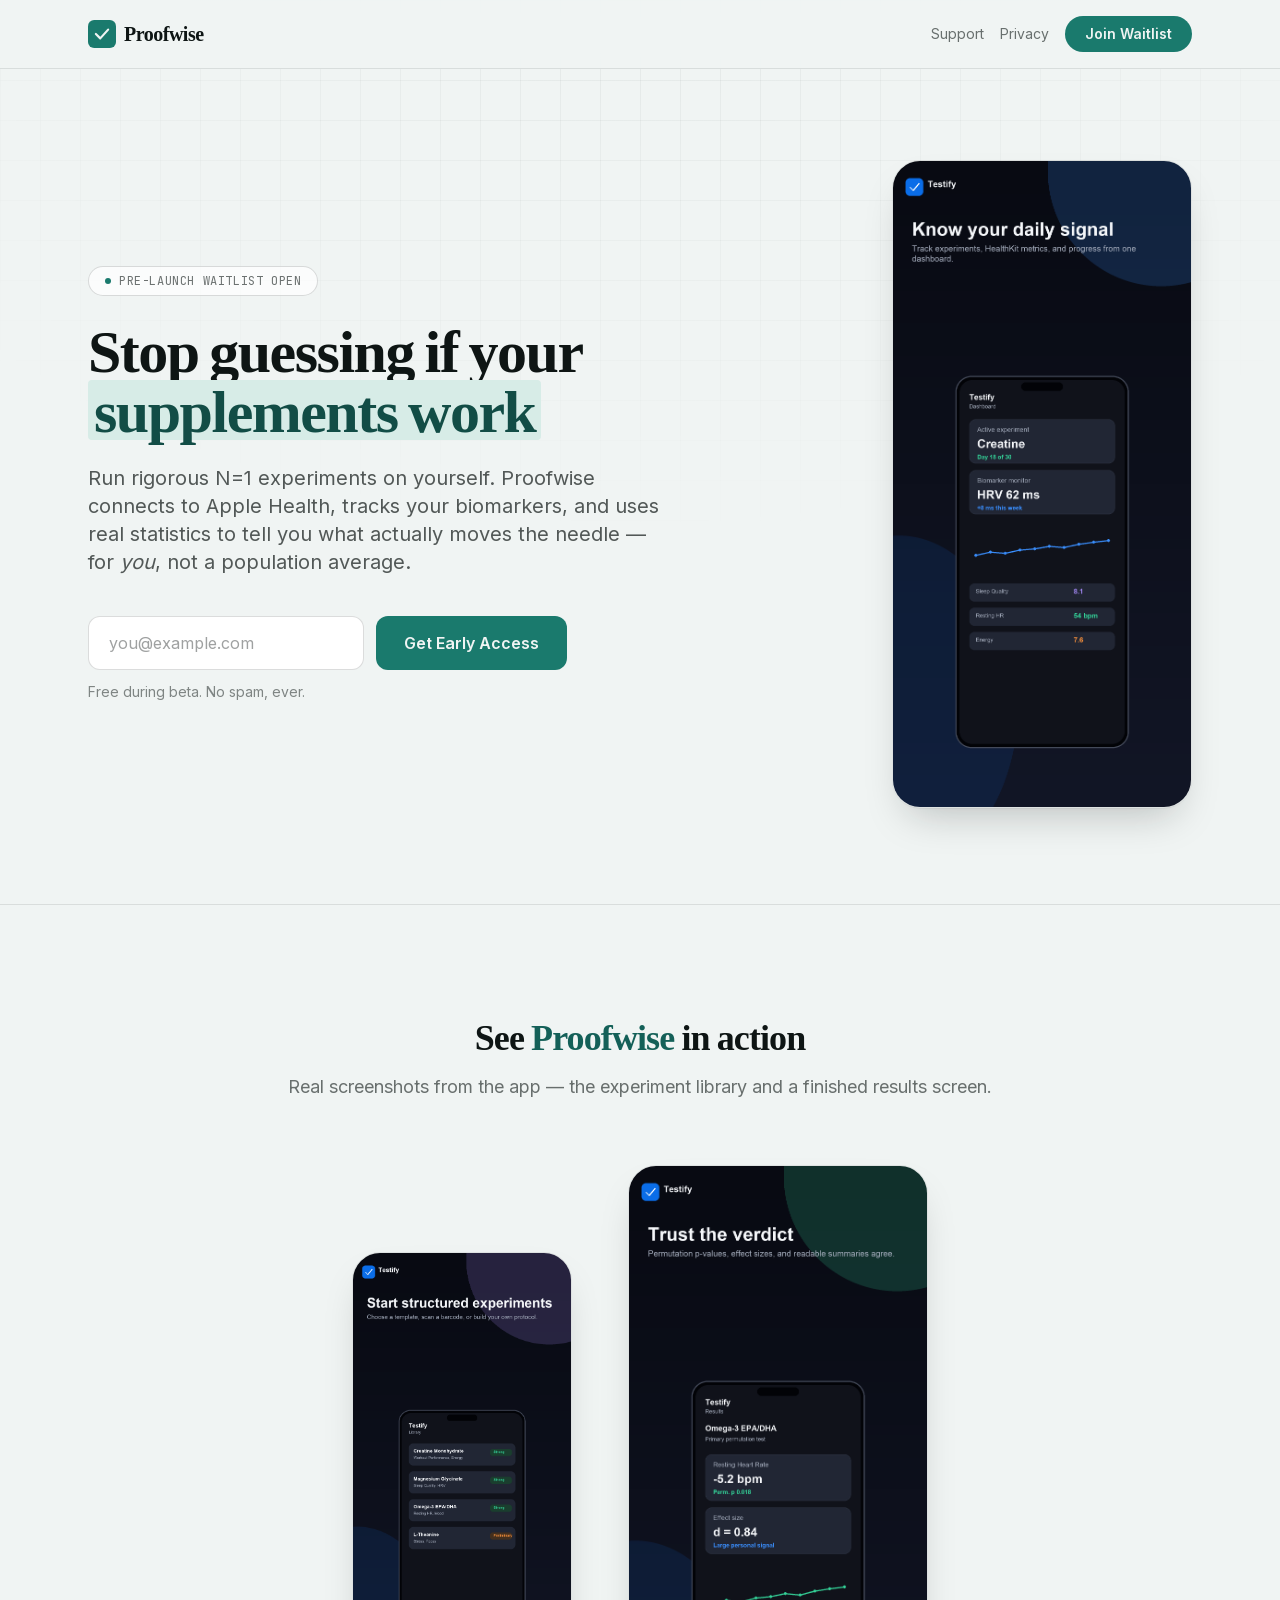
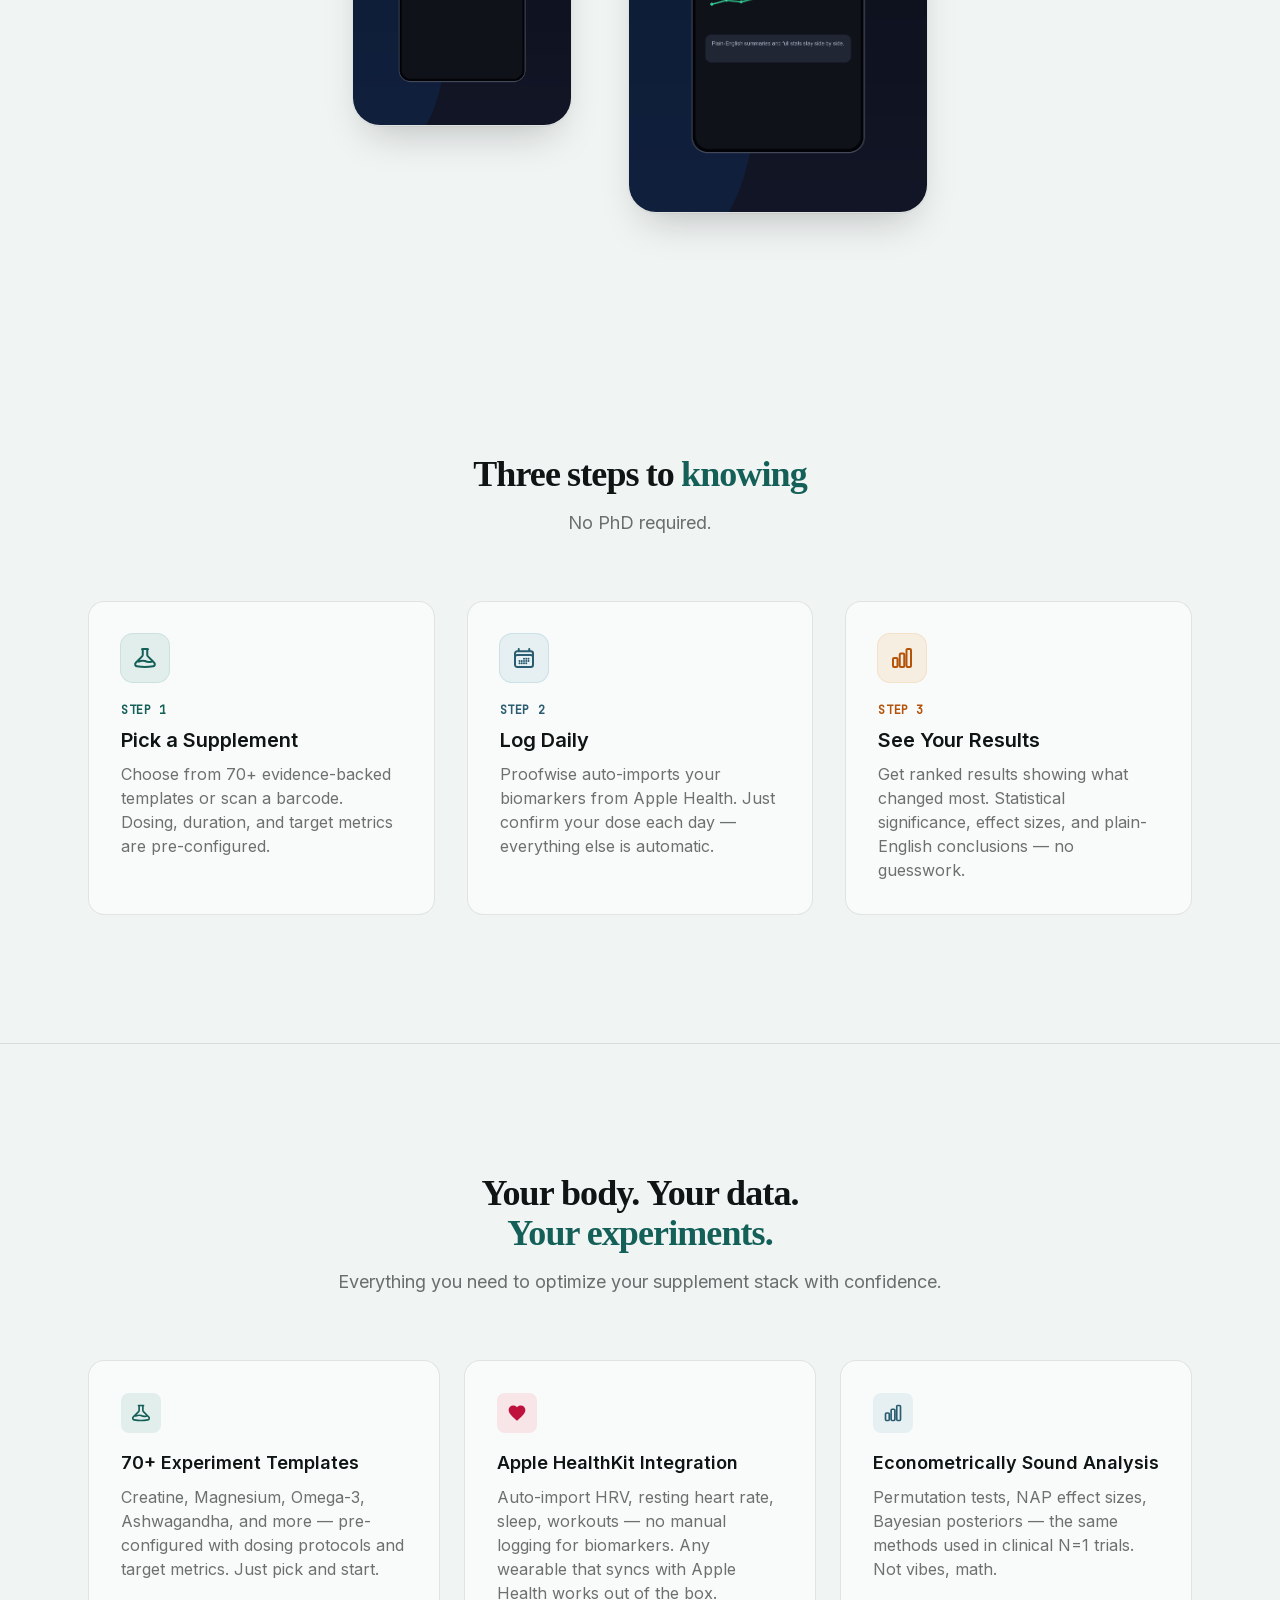
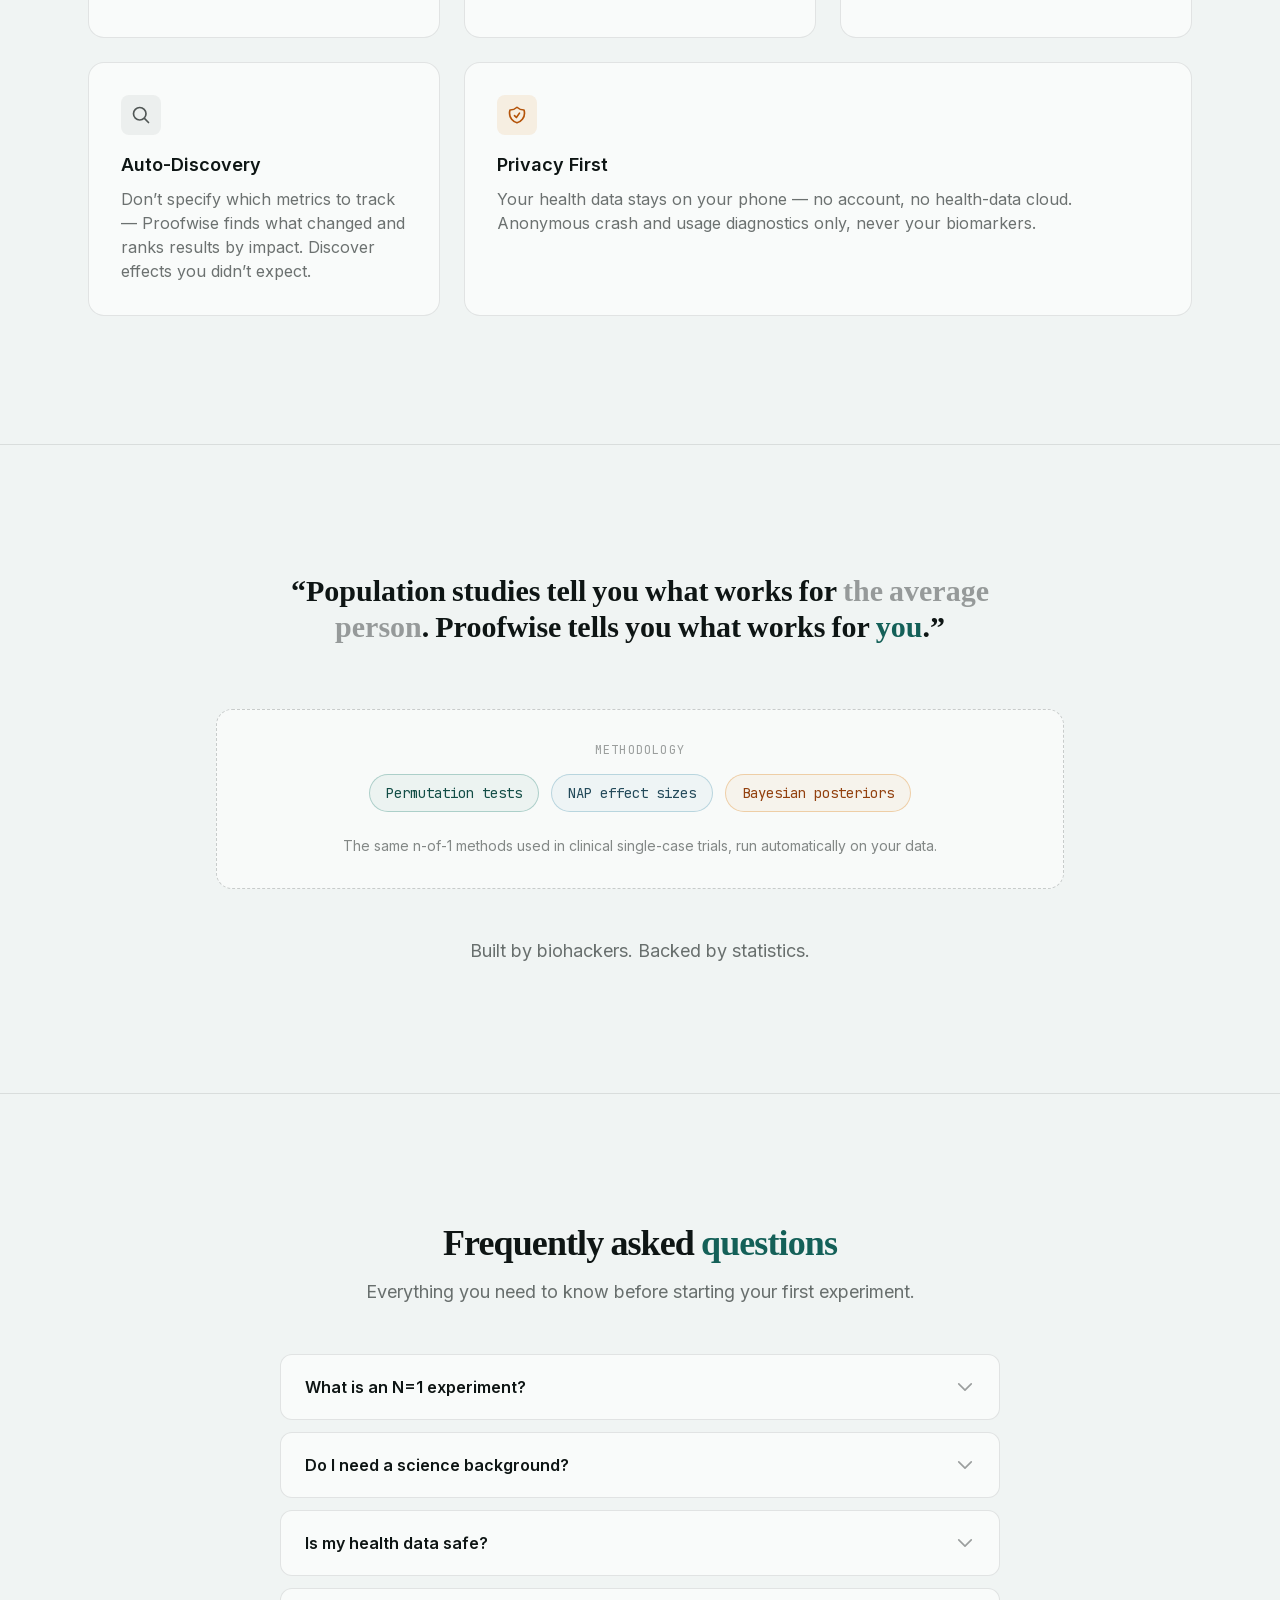
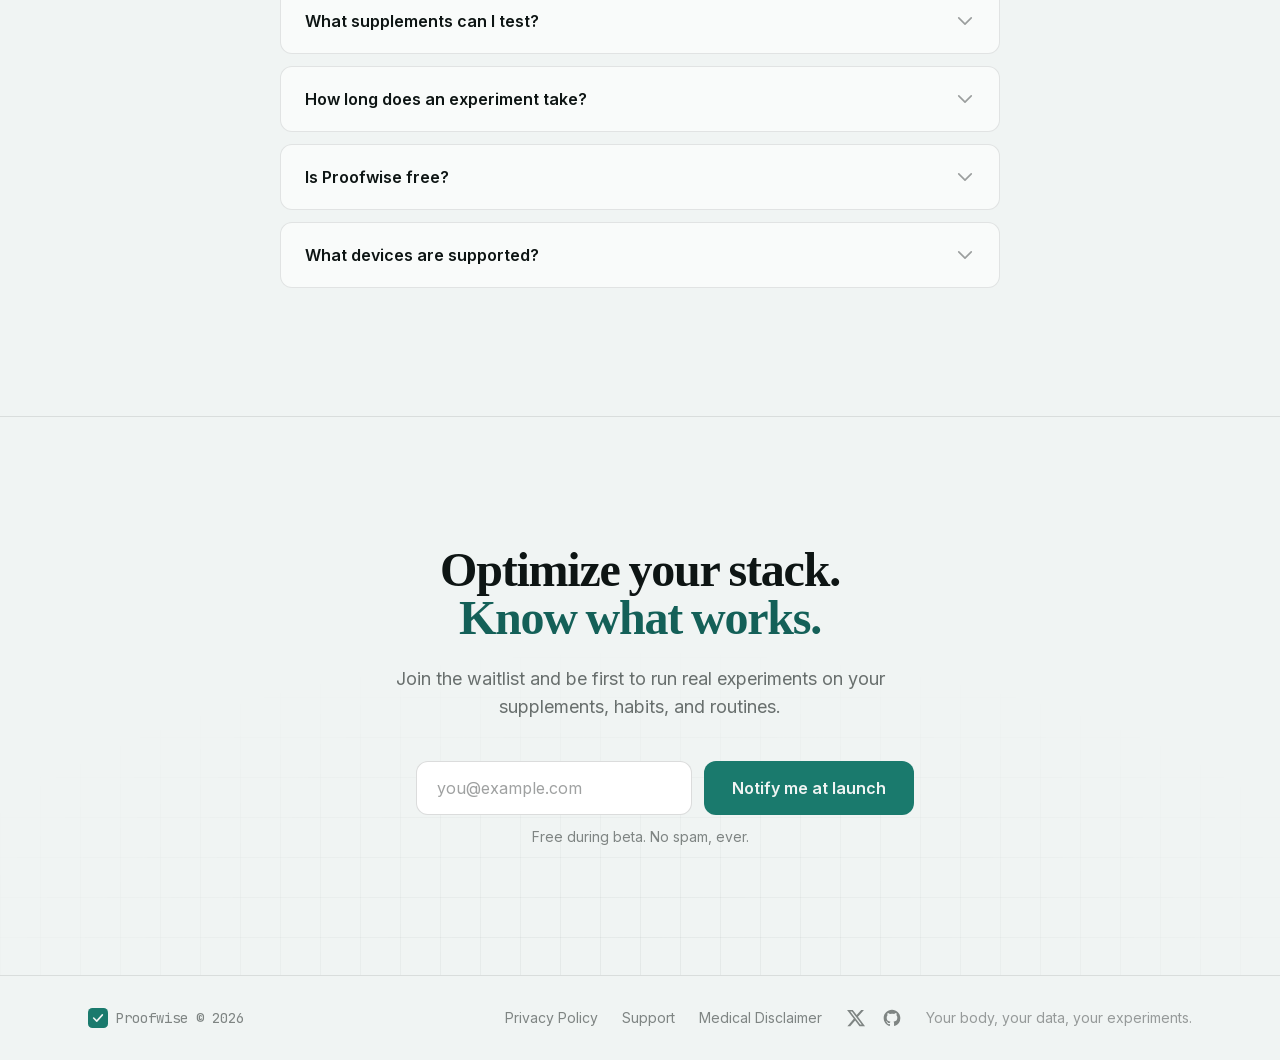
==== index.html @ cfacb9a6 "Proofwise privacy policy & support" ====
<!DOCTYPE html><html lang="en"> <head><meta charset="UTF-8"><meta name="viewport" content="width=device-width, initial-scale=1.0"><meta name="description" content="Run your own N=1 supplement experiments with statistical rigor. Track biomarkers, log interventions, and know what actually works for YOU."><meta name="generator" content="Astro v5.17.3"><meta name="theme-color" content="#F0F4F3"><!-- Open Graph --><meta property="og:title" content="Proofwise - Stop Guessing If Your Supplements Work"><meta property="og:description" content="Run your own N=1 supplement experiments with statistical rigor. Track biomarkers, log interventions, and know what actually works for YOU."><meta property="og:type" content="website"><meta property="og:url" content="https://proofwise-app.github.io/"><meta property="og:image" content="https://proofwise-app.github.io/og-image.png"><meta property="og:image:width" content="1200"><meta property="og:image:height" content="630"><!-- Twitter Card --><meta name="twitter:card" content="summary_large_image"><meta name="twitter:title" content="Proofwise - Stop Guessing If Your Supplements Work"><meta name="twitter:description" content="Run your own N=1 supplement experiments with statistical rigor. Track biomarkers, log interventions, and know what actually works for YOU."><meta name="twitter:image" content="https://proofwise-app.github.io/og-image.png"><!-- Self-hosted fonts: Fraunces (display), Inter (body/UI), JetBrains Mono (stats) --><link rel="preload" href="/fonts/inter-400.woff2" as="font" type="font/woff2" crossorigin><style>
      @font-face {
        font-family: "Inter";
        font-style: normal;
        font-weight: 400;
        font-display: swap;
        src: url("/fonts/inter-400.woff2") format("woff2");
      }
      @font-face {
        font-family: "Inter";
        font-style: normal;
        font-weight: 600;
        font-display: swap;
        src: url("/fonts/inter-600.woff2") format("woff2");
      }
      @font-face {
        font-family: "Fraunces";
        font-style: normal;
        font-weight: 600;
        font-display: swap;
        src: url("/fonts/fraunces-600.woff2") format("woff2");
      }
      @font-face {
        font-family: "JetBrains Mono";
        font-style: normal;
        font-weight: 400;
        font-display: swap;
        src: url("/fonts/jetbrains-mono-400.woff2") format("woff2");
      }
    </style><link rel="canonical" href="https://proofwise-app.github.io/"><link rel="icon" type="image/svg+xml" href="/favicon.svg"><link rel="icon" type="image/png" sizes="32x32" href="/favicon-32.png"><link rel="apple-touch-icon" sizes="180x180" href="/apple-touch-icon.png"><title>Proofwise - Stop Guessing If Your Supplements Work</title><!-- JSON-LD Structured Data --><script type="application/ld+json">{"@context":"https://schema.org","@type":"SoftwareApplication","name":"Proofwise","description":"Run your own N=1 supplement experiments with statistical rigor. Track biomarkers, log interventions, and know what actually works for YOU.","url":"https://testify.ing","applicationCategory":"HealthApplication","operatingSystem":"iOS","offers":{"@type":"Offer","price":"0","priceCurrency":"USD","availability":"https://schema.org/PreOrder"},"image":"https://proofwise-app.github.io/og-image.png"}</script><link rel="stylesheet" href="/_astro/index.XkuJxlI-.css">
<style>.faq-item[data-astro-cid-j7pv25f6] summary[data-astro-cid-j7pv25f6]{list-style:none}.faq-item[data-astro-cid-j7pv25f6] summary[data-astro-cid-j7pv25f6]::-webkit-details-marker{display:none}.faq-item[data-astro-cid-j7pv25f6][open] .faq-chevron[data-astro-cid-j7pv25f6]{transform:rotate(180deg)}.device-shot[data-astro-cid-j7pv25f6]{position:relative;border-radius:1.75rem;overflow:hidden;box-shadow:0 1px #0e15140a,0 20px 40px -16px #0e151440;border:1px solid rgba(14,21,20,.08)}.device-shot-lg[data-astro-cid-j7pv25f6]{width:260px}.device-shot-sm[data-astro-cid-j7pv25f6]{width:190px}.device-shot-img[data-astro-cid-j7pv25f6]{display:block;width:100%;height:auto}@media(min-width:640px){.device-shot-lg[data-astro-cid-j7pv25f6]{width:300px}.device-shot-sm[data-astro-cid-j7pv25f6]{width:220px}}
</style></head> <body class="bg-paper text-ink antialiased selection:bg-brand-600/20 selection:text-ink">   <nav class="fixed top-0 z-50 w-full border-b border-ink/10 bg-paper/90 backdrop-blur-xl" data-astro-cid-j7pv25f6> <div class="mx-auto flex max-w-6xl items-center justify-between px-6 py-4" data-astro-cid-j7pv25f6> <a href="/" class="flex items-center gap-2 font-display text-xl font-semibold tracking-tight text-ink" data-astro-cid-j7pv25f6> <svg class="h-7 w-7" viewBox="0 0 64 64" fill="none" xmlns="http://www.w3.org/2000/svg" data-astro-cid-j7pv25f6> <rect width="64" height="64" rx="14" fill="#1A7A6D" data-astro-cid-j7pv25f6></rect> <path d="M18 32 L28 42 L46 22" stroke="#F0F4F3" stroke-width="5" stroke-linecap="round" stroke-linejoin="round" data-astro-cid-j7pv25f6></path> </svg>
Proofwise
</a> <div class="flex items-center gap-4" data-astro-cid-j7pv25f6> <a href="/support/" class="text-sm font-medium text-ink/60 transition hover:text-ink" data-astro-cid-j7pv25f6>Support</a> <a href="/privacy/" class="text-sm font-medium text-ink/60 transition hover:text-ink" data-astro-cid-j7pv25f6>Privacy</a> <a href="#waitlist" class="rounded-full bg-brand-600 px-5 py-2 text-sm font-semibold text-paper transition hover:bg-brand-700 active:scale-[0.98]" data-astro-cid-j7pv25f6>
Join Waitlist
</a> </div> </div> </nav>  <section class="relative overflow-hidden pt-32 pb-16 sm:pt-40 sm:pb-24" data-astro-cid-j7pv25f6> <!-- Graph-paper texture, faded at the edges --> <div class="pointer-events-none absolute inset-0 bg-grid bg-grid opacity-100 [mask-image:radial-gradient(ellipse_70%_60%_at_50%_0%,black,transparent)]" aria-hidden="true" data-astro-cid-j7pv25f6></div> <div class="relative mx-auto max-w-6xl px-6" data-astro-cid-j7pv25f6> <div class="flex flex-col items-center gap-12 lg:flex-row lg:items-center lg:gap-16" data-astro-cid-j7pv25f6> <!-- Left: text content --> <div class="flex-1 text-center lg:text-left" data-astro-cid-j7pv25f6> <div class="mb-6 inline-flex items-center gap-2 rounded-full border border-ink/15 bg-white/70 px-4 py-1.5 font-mono text-xs uppercase tracking-wider text-ink/60" data-astro-cid-j7pv25f6> <span class="h-1.5 w-1.5 rounded-full bg-brand-600 animate-pulse" data-astro-cid-j7pv25f6></span>
Pre-launch waitlist open
</div> <h1 class="font-display text-4xl font-semibold leading-tight tracking-tight text-ink sm:text-5xl lg:text-6xl" data-astro-cid-j7pv25f6>
Stop guessing if your<br data-astro-cid-j7pv25f6> <span class="relative inline-block rounded bg-brand-100 px-1.5 text-brand-800" data-astro-cid-j7pv25f6>supplements work</span> </h1> <p class="mt-6 max-w-xl text-lg leading-relaxed text-ink/70 sm:text-xl lg:mx-0 mx-auto" data-astro-cid-j7pv25f6>
Run rigorous N=1 experiments on yourself. Proofwise connects to Apple Health,
            tracks your biomarkers, and uses real statistics to tell you what actually
            moves the needle &mdash; for <em data-astro-cid-j7pv25f6>you</em>, not a population average.
</p> <!-- Email signup --> <form id="waitlist" data-waitlist-form action="https://formspree.io/f/xwpkjbnq" method="POST" class="mt-10 flex max-w-md flex-col gap-3 sm:flex-row lg:mx-0 mx-auto" data-astro-cid-j7pv25f6> <input type="email" name="email" required placeholder="you@example.com" class="flex-1 rounded-xl border border-ink/15 bg-white px-5 py-3.5 text-ink placeholder-ink/40 outline-none transition focus:border-brand-600 focus:ring-2 focus:ring-brand-600/20" data-astro-cid-j7pv25f6> <button type="submit" class="inline-flex items-center justify-center gap-2 whitespace-nowrap rounded-xl bg-brand-600 px-7 py-3.5 font-semibold text-paper transition hover:bg-brand-700 active:scale-[0.98] disabled:opacity-60 disabled:cursor-not-allowed" data-astro-cid-j7pv25f6> <svg class="hidden h-4 w-4 animate-spin" data-spinner viewBox="0 0 24 24" fill="none" data-astro-cid-j7pv25f6> <circle class="opacity-25" cx="12" cy="12" r="10" stroke="currentColor" stroke-width="4" data-astro-cid-j7pv25f6></circle> <path class="opacity-75" fill="currentColor" d="M4 12a8 8 0 018-8V0C5.373 0 0 5.373 0 12h4z" data-astro-cid-j7pv25f6></path> </svg> <span data-label data-astro-cid-j7pv25f6>Get Early Access</span> </button> </form> <div data-form-feedback class="mt-3 max-w-md lg:mx-0 mx-auto" data-astro-cid-j7pv25f6> <p data-success class="hidden text-sm font-medium text-brand-700" data-astro-cid-j7pv25f6>You're on the list! We'll email you when Proofwise launches.</p> <p data-error class="hidden text-sm font-medium text-red-700" data-astro-cid-j7pv25f6>Something went wrong — please try again.</p> <p data-default class="text-sm text-ink/50 lg:text-left text-center" data-astro-cid-j7pv25f6>Free during beta. No spam, ever.</p> </div> </div> <!-- Right: real app screenshot --> <div class="relative flex-shrink-0" data-astro-cid-j7pv25f6> <div class="device-shot device-shot-lg" data-astro-cid-j7pv25f6> <img src="/screenshots/dashboard.png" alt="Proofwise dashboard showing an active Creatine experiment on day 18 of 30, HRV trending up to 62 ms, resting heart rate 54 bpm, sleep quality 8.1, and energy 7.6" width="1290" height="2796" loading="eager" class="device-shot-img" data-astro-cid-j7pv25f6> </div> </div> </div> </div> </section>  <section class="relative py-20 sm:py-28 border-t border-ink/10" data-astro-cid-j7pv25f6> <div class="mx-auto max-w-6xl px-6" data-astro-cid-j7pv25f6> <div class="text-center" data-astro-cid-j7pv25f6> <h2 class="font-display text-3xl font-semibold tracking-tight text-ink sm:text-4xl" data-astro-cid-j7pv25f6>
See <span class="text-brand-700" data-astro-cid-j7pv25f6>Proofwise</span> in action
</h2> <p class="mt-4 text-lg text-ink/60" data-astro-cid-j7pv25f6>
Real screenshots from the app &mdash; the experiment library and a finished results screen.
</p> </div> <div class="mt-16 flex flex-col items-center justify-center gap-8 sm:flex-row sm:gap-10 lg:gap-14" data-astro-cid-j7pv25f6> <!-- Library screen: hidden on mobile, shown alongside the results screen from sm+ --> <div class="device-shot device-shot-sm hidden sm:block" data-astro-cid-j7pv25f6> <img src="/screenshots/experiment-library.png" alt="Proofwise experiment library listing Creatine Monohydrate, Magnesium Glycinate, and Omega-3 EPA/DHA as strong-evidence templates, and L-Theanine marked preliminary" width="1290" height="2796" loading="lazy" class="device-shot-img" data-astro-cid-j7pv25f6> </div> <!-- Results screen: the single large phone shown on mobile --> <div class="device-shot device-shot-lg" data-astro-cid-j7pv25f6> <img src="/screenshots/results.png" alt="Proofwise results screen for an Omega-3 EPA/DHA experiment showing resting heart rate change of -5.2 bpm, permutation p = 0.018, effect size d = 0.84, and a plain-English summary" width="1290" height="2796" loading="lazy" class="device-shot-img" data-astro-cid-j7pv25f6> </div> </div> </div> </section>  <section class="relative py-24 sm:py-32" data-astro-cid-j7pv25f6> <div class="mx-auto max-w-6xl px-6" data-astro-cid-j7pv25f6> <div class="text-center" data-astro-cid-j7pv25f6> <h2 class="font-display text-3xl font-semibold tracking-tight text-ink sm:text-4xl" data-astro-cid-j7pv25f6>
Three steps to<span class="text-brand-700" data-astro-cid-j7pv25f6> knowing</span> </h2> <p class="mt-4 text-lg text-ink/60" data-astro-cid-j7pv25f6>No PhD required.</p> </div> <div class="mt-16 grid gap-8 sm:grid-cols-3" data-astro-cid-j7pv25f6> <!-- Step 1 --> <div class="group relative rounded-2xl border border-ink/10 bg-white/60 p-8 transition hover:border-brand-600/30" data-astro-cid-j7pv25f6> <div class="mb-5 flex h-12 w-12 items-center justify-center rounded-xl bg-brand-600/10 text-brand-700 ring-1 ring-brand-600/20" data-astro-cid-j7pv25f6> <svg class="h-6 w-6" fill="none" stroke="currentColor" stroke-width="2" viewBox="0 0 24 24" data-astro-cid-j7pv25f6> <path stroke-linecap="round" stroke-linejoin="round" d="M9.75 3.104v5.714a2.25 2.25 0 01-.659 1.591L5 14.5M9.75 3.104c-.251.023-.501.05-.75.082m.75-.082a24.301 24.301 0 014.5 0m0 0v5.714c0 .597.237 1.17.659 1.591L19.8 15.3M14.25 3.104c.251.023.501.05.75.082M19.8 15.3l-1.57.393A9.065 9.065 0 0112 15a9.065 9.065 0 00-6.23.693L5 14.5m14.8.8l1.402 1.402c1.232 1.232.65 3.318-1.067 3.611A48.309 48.309 0 0112 21c-2.773 0-5.491-.235-8.135-.687-1.718-.293-2.3-2.379-1.067-3.61L5 14.5" data-astro-cid-j7pv25f6></path> </svg> </div> <div class="mb-2 font-mono text-xs font-semibold uppercase tracking-wider text-brand-700" data-astro-cid-j7pv25f6>Step 1</div> <h3 class="text-xl font-semibold text-ink" data-astro-cid-j7pv25f6>Pick a Supplement</h3> <p class="mt-2 text-ink/60" data-astro-cid-j7pv25f6>
Choose from 70+ evidence-backed templates or scan a barcode. Dosing, duration, and target metrics are pre-configured.
</p> </div> <!-- Step 2 --> <div class="group relative rounded-2xl border border-ink/10 bg-white/60 p-8 transition hover:border-sea-500/40" data-astro-cid-j7pv25f6> <div class="mb-5 flex h-12 w-12 items-center justify-center rounded-xl bg-sea-500/10 text-sea-700 ring-1 ring-sea-500/25" data-astro-cid-j7pv25f6> <svg class="h-6 w-6" fill="none" stroke="currentColor" stroke-width="2" viewBox="0 0 24 24" data-astro-cid-j7pv25f6> <path stroke-linecap="round" stroke-linejoin="round" d="M6.75 3v2.25M17.25 3v2.25M3 18.75V7.5a2.25 2.25 0 012.25-2.25h13.5A2.25 2.25 0 0121 7.5v11.25m-18 0A2.25 2.25 0 005.25 21h13.5A2.25 2.25 0 0021 18.75m-18 0v-7.5A2.25 2.25 0 015.25 9h13.5A2.25 2.25 0 0121 11.25v7.5m-9-6h.008v.008H12v-.008zM12 15h.008v.008H12V15zm0 2.25h.008v.008H12v-.008zM9.75 15h.008v.008H9.75V15zm0 2.25h.008v.008H9.75v-.008zM7.5 15h.008v.008H7.5V15zm0 2.25h.008v.008H7.5v-.008zm6.75-4.5h.008v.008h-.008v-.008zm0 2.25h.008v.008h-.008V15zm0 2.25h.008v.008h-.008v-.008zm2.25-4.5h.008v.008H16.5v-.008zm0 2.25h.008v.008H16.5V15z" data-astro-cid-j7pv25f6></path> </svg> </div> <div class="mb-2 font-mono text-xs font-semibold uppercase tracking-wider text-sea-700" data-astro-cid-j7pv25f6>Step 2</div> <h3 class="text-xl font-semibold text-ink" data-astro-cid-j7pv25f6>Log Daily</h3> <p class="mt-2 text-ink/60" data-astro-cid-j7pv25f6>
Proofwise auto-imports your biomarkers from Apple Health. Just confirm your dose each day &mdash; everything else is automatic.
</p> </div> <!-- Step 3 --> <div class="group relative rounded-2xl border border-ink/10 bg-white/60 p-8 transition hover:border-amber-600/30" data-astro-cid-j7pv25f6> <div class="mb-5 flex h-12 w-12 items-center justify-center rounded-xl bg-amber-600/10 text-amber-700 ring-1 ring-amber-600/20" data-astro-cid-j7pv25f6> <svg class="h-6 w-6" fill="none" stroke="currentColor" stroke-width="2" viewBox="0 0 24 24" data-astro-cid-j7pv25f6> <path stroke-linecap="round" stroke-linejoin="round" d="M3 13.125C3 12.504 3.504 12 4.125 12h2.25c.621 0 1.125.504 1.125 1.125v6.75C7.5 20.496 6.996 21 6.375 21h-2.25A1.125 1.125 0 013 19.875v-6.75zM9.75 8.625c0-.621.504-1.125 1.125-1.125h2.25c.621 0 1.125.504 1.125 1.125v11.25c0 .621-.504 1.125-1.125 1.125h-2.25a1.125 1.125 0 01-1.125-1.125V8.625zM16.5 4.125c0-.621.504-1.125 1.125-1.125h2.25C20.496 3 21 3.504 21 4.125v15.75c0 .621-.504 1.125-1.125 1.125h-2.25a1.125 1.125 0 01-1.125-1.125V4.125z" data-astro-cid-j7pv25f6></path> </svg> </div> <div class="mb-2 font-mono text-xs font-semibold uppercase tracking-wider text-amber-700" data-astro-cid-j7pv25f6>Step 3</div> <h3 class="text-xl font-semibold text-ink" data-astro-cid-j7pv25f6>See Your Results</h3> <p class="mt-2 text-ink/60" data-astro-cid-j7pv25f6>
Get ranked results showing what changed most. Statistical significance, effect sizes, and plain-English conclusions &mdash; no guesswork.
</p> </div> </div> </div> </section>  <section class="relative py-24 sm:py-32 border-t border-ink/10" data-astro-cid-j7pv25f6> <div class="mx-auto max-w-6xl px-6" data-astro-cid-j7pv25f6> <div class="text-center" data-astro-cid-j7pv25f6> <h2 class="font-display text-3xl font-semibold tracking-tight text-ink sm:text-4xl" data-astro-cid-j7pv25f6>
Your body. Your data.<br data-astro-cid-j7pv25f6> <span class="text-brand-700" data-astro-cid-j7pv25f6>Your experiments.</span> </h2> <p class="mx-auto mt-4 max-w-2xl text-lg text-ink/60" data-astro-cid-j7pv25f6>
Everything you need to optimize your supplement stack with confidence.
</p> </div> <div class="mt-16 grid gap-6 sm:grid-cols-2 lg:grid-cols-3" data-astro-cid-j7pv25f6> <!-- 70+ Experiment Templates --> <div class="rounded-2xl border border-ink/10 bg-white/60 p-8" data-astro-cid-j7pv25f6> <div class="mb-4 flex h-10 w-10 items-center justify-center rounded-lg bg-brand-600/10 text-brand-700" data-astro-cid-j7pv25f6> <svg class="h-5 w-5" fill="none" stroke="currentColor" stroke-width="2" viewBox="0 0 24 24" data-astro-cid-j7pv25f6> <path stroke-linecap="round" stroke-linejoin="round" d="M9.75 3.104v5.714a2.25 2.25 0 01-.659 1.591L5 14.5M9.75 3.104c-.251.023-.501.05-.75.082m.75-.082a24.301 24.301 0 014.5 0m0 0v5.714c0 .597.237 1.17.659 1.591L19.8 15.3M14.25 3.104c.251.023.501.05.75.082M19.8 15.3l-1.57.393A9.065 9.065 0 0112 15a9.065 9.065 0 00-6.23.693L5 14.5m14.8.8l1.402 1.402c1.232 1.232.65 3.318-1.067 3.611A48.309 48.309 0 0112 21c-2.773 0-5.491-.235-8.135-.687-1.718-.293-2.3-2.379-1.067-3.61L5 14.5" data-astro-cid-j7pv25f6></path> </svg> </div> <h3 class="text-lg font-semibold text-ink" data-astro-cid-j7pv25f6>70+ Experiment Templates</h3> <p class="mt-2 text-ink/60" data-astro-cid-j7pv25f6>
Creatine, Magnesium, Omega-3, Ashwagandha, and more &mdash; pre-configured with dosing protocols and target metrics. Just pick and start.
</p> </div> <!-- Apple HealthKit Integration --> <div class="rounded-2xl border border-ink/10 bg-white/60 p-8" data-astro-cid-j7pv25f6> <div class="mb-4 flex h-10 w-10 items-center justify-center rounded-lg bg-rose-600/10 text-rose-700" data-astro-cid-j7pv25f6> <svg class="h-5 w-5" fill="currentColor" viewBox="0 0 24 24" data-astro-cid-j7pv25f6> <path d="M12 21.35l-1.45-1.32C5.4 15.36 2 12.28 2 8.5 2 5.42 4.42 3 7.5 3c1.74 0 3.41.81 4.5 2.09C13.09 3.81 14.76 3 16.5 3 19.58 3 22 5.42 22 8.5c0 3.78-3.4 6.86-8.55 11.54L12 21.35z" data-astro-cid-j7pv25f6></path> </svg> </div> <h3 class="text-lg font-semibold text-ink" data-astro-cid-j7pv25f6>Apple HealthKit Integration</h3> <p class="mt-2 text-ink/60" data-astro-cid-j7pv25f6>
Auto-import HRV, resting heart rate, sleep, workouts &mdash; no manual logging for biomarkers. Any wearable that syncs with Apple Health works out of the box.
</p> </div> <!-- Econometrically Sound Analysis --> <div class="rounded-2xl border border-ink/10 bg-white/60 p-8" data-astro-cid-j7pv25f6> <div class="mb-4 flex h-10 w-10 items-center justify-center rounded-lg bg-sea-500/10 text-sea-700" data-astro-cid-j7pv25f6> <svg class="h-5 w-5" fill="none" stroke="currentColor" stroke-width="2" viewBox="0 0 24 24" data-astro-cid-j7pv25f6> <path stroke-linecap="round" stroke-linejoin="round" d="M3 13.125C3 12.504 3.504 12 4.125 12h2.25c.621 0 1.125.504 1.125 1.125v6.75C7.5 20.496 6.996 21 6.375 21h-2.25A1.125 1.125 0 013 19.875v-6.75zM9.75 8.625c0-.621.504-1.125 1.125-1.125h2.25c.621 0 1.125.504 1.125 1.125v11.25c0 .621-.504 1.125-1.125 1.125h-2.25a1.125 1.125 0 01-1.125-1.125V8.625zM16.5 4.125c0-.621.504-1.125 1.125-1.125h2.25C20.496 3 21 3.504 21 4.125v15.75c0 .621-.504 1.125-1.125 1.125h-2.25a1.125 1.125 0 01-1.125-1.125V4.125z" data-astro-cid-j7pv25f6></path> </svg> </div> <h3 class="text-lg font-semibold text-ink" data-astro-cid-j7pv25f6>Econometrically Sound Analysis</h3> <p class="mt-2 text-ink/60" data-astro-cid-j7pv25f6>
Permutation tests, NAP effect sizes, Bayesian posteriors &mdash; the same methods used in clinical N=1 trials. Not vibes, math.
</p> </div> <!-- Auto-Discovery --> <div class="rounded-2xl border border-ink/10 bg-white/60 p-8" data-astro-cid-j7pv25f6> <div class="mb-4 flex h-10 w-10 items-center justify-center rounded-lg bg-ink/5 text-ink/70" data-astro-cid-j7pv25f6> <svg class="h-5 w-5" fill="none" stroke="currentColor" stroke-width="2" viewBox="0 0 24 24" data-astro-cid-j7pv25f6> <path stroke-linecap="round" stroke-linejoin="round" d="M21 21l-5.197-5.197m0 0A7.5 7.5 0 105.196 5.196a7.5 7.5 0 0010.607 10.607z" data-astro-cid-j7pv25f6></path> </svg> </div> <h3 class="text-lg font-semibold text-ink" data-astro-cid-j7pv25f6>Auto-Discovery</h3> <p class="mt-2 text-ink/60" data-astro-cid-j7pv25f6>
Don&rsquo;t specify which metrics to track &mdash; Proofwise finds what changed and ranks results by impact. Discover effects you didn&rsquo;t expect.
</p> </div> <!-- Privacy First --> <a href="/privacy/" class="block rounded-2xl border border-ink/10 bg-white/60 p-8 transition hover:border-amber-600/30 sm:col-span-2 lg:col-span-2" data-astro-cid-j7pv25f6> <div class="mb-4 flex h-10 w-10 items-center justify-center rounded-lg bg-amber-600/10 text-amber-700" data-astro-cid-j7pv25f6> <svg class="h-5 w-5" fill="none" stroke="currentColor" stroke-width="2" viewBox="0 0 24 24" data-astro-cid-j7pv25f6> <path stroke-linecap="round" stroke-linejoin="round" d="M9 12.75L11.25 15 15 9.75m-3-7.036A11.959 11.959 0 013.598 6 11.99 11.99 0 003 9.749c0 5.592 3.824 10.29 9 11.623 5.176-1.332 9-6.03 9-11.622 0-1.31-.21-2.571-.598-3.751h-.152c-3.196 0-6.1-1.248-8.25-3.285z" data-astro-cid-j7pv25f6></path> </svg> </div> <h3 class="text-lg font-semibold text-ink" data-astro-cid-j7pv25f6>Privacy First</h3> <p class="mt-2 text-ink/60" data-astro-cid-j7pv25f6>
Your health data stays on your phone &mdash; no account, no health-data cloud. Anonymous crash and usage diagnostics only, never your biomarkers.
</p> </a> </div> </div> </section>  <section class="relative py-24 sm:py-32 border-t border-ink/10" data-astro-cid-j7pv25f6> <div class="mx-auto max-w-4xl px-6 text-center" data-astro-cid-j7pv25f6> <div class="mx-auto max-w-3xl" data-astro-cid-j7pv25f6> <p class="font-display text-2xl font-semibold leading-relaxed text-ink sm:text-3xl" data-astro-cid-j7pv25f6>
&ldquo;Population studies tell you what works for
<span class="text-ink/40" data-astro-cid-j7pv25f6>the average person</span>.
          Proofwise tells you what works for
<span class="text-brand-700" data-astro-cid-j7pv25f6>you</span>.&rdquo;
</p> </div> <div class="mt-16 rounded-2xl border border-dashed border-ink/20 bg-white/50 p-8" data-astro-cid-j7pv25f6> <p class="font-mono text-xs uppercase tracking-widest text-ink/40" data-astro-cid-j7pv25f6>Methodology</p> <div class="mt-4 flex flex-wrap items-center justify-center gap-3" data-astro-cid-j7pv25f6> <span class="rounded-full border border-brand-600/30 bg-brand-600/5 px-4 py-2 font-mono text-sm text-brand-800" data-astro-cid-j7pv25f6>Permutation tests</span> <span class="rounded-full border border-sea-500/30 bg-sea-500/5 px-4 py-2 font-mono text-sm text-sea-800" data-astro-cid-j7pv25f6>NAP effect sizes</span> <span class="rounded-full border border-amber-600/30 bg-amber-600/5 px-4 py-2 font-mono text-sm text-amber-800" data-astro-cid-j7pv25f6>Bayesian posteriors</span> </div> <p class="mt-6 text-sm text-ink/50" data-astro-cid-j7pv25f6>
The same n-of-1 methods used in clinical single-case trials, run automatically on your data.
</p> </div> <p class="mt-12 text-lg text-ink/60" data-astro-cid-j7pv25f6>
Built by biohackers. Backed by statistics.
</p> </div> </section>  <section class="relative py-24 sm:py-32 border-t border-ink/10" data-astro-cid-j7pv25f6> <div class="mx-auto max-w-3xl px-6" data-astro-cid-j7pv25f6> <div class="text-center" data-astro-cid-j7pv25f6> <h2 class="font-display text-3xl font-semibold tracking-tight text-ink sm:text-4xl" data-astro-cid-j7pv25f6>
Frequently asked <span class="text-brand-700" data-astro-cid-j7pv25f6>questions</span> </h2> <p class="mt-4 text-lg text-ink/60" data-astro-cid-j7pv25f6>
Everything you need to know before starting your first experiment.
</p> </div> <div class="mt-12 space-y-3" data-astro-cid-j7pv25f6> <details class="faq-item group rounded-xl border border-ink/10 bg-white/60" data-astro-cid-j7pv25f6> <summary class="flex cursor-pointer items-center justify-between gap-4 px-6 py-5 text-left font-semibold text-ink transition hover:text-brand-700" data-astro-cid-j7pv25f6>
What is an N=1 experiment?
<svg class="faq-chevron h-5 w-5 flex-shrink-0 text-ink/40 transition-transform duration-200" fill="none" stroke="currentColor" stroke-width="2" viewBox="0 0 24 24" data-astro-cid-j7pv25f6> <path stroke-linecap="round" stroke-linejoin="round" d="M19.5 8.25l-7.5 7.5-7.5-7.5" data-astro-cid-j7pv25f6></path> </svg> </summary> <div class="px-6 pb-5 text-ink/60 leading-relaxed" data-astro-cid-j7pv25f6>
An N=1 experiment is a scientific method where <em data-astro-cid-j7pv25f6>you</em> are both the researcher and the single subject. Instead of relying on population averages, you run a controlled experiment on yourself &mdash; tracking a baseline period, introducing an intervention (like a supplement), and comparing the results with real statistics. It&rsquo;s the gold standard for personalized health optimization.
</div> </details> <details class="faq-item group rounded-xl border border-ink/10 bg-white/60" data-astro-cid-j7pv25f6> <summary class="flex cursor-pointer items-center justify-between gap-4 px-6 py-5 text-left font-semibold text-ink transition hover:text-brand-700" data-astro-cid-j7pv25f6>
Do I need a science background?
<svg class="faq-chevron h-5 w-5 flex-shrink-0 text-ink/40 transition-transform duration-200" fill="none" stroke="currentColor" stroke-width="2" viewBox="0 0 24 24" data-astro-cid-j7pv25f6> <path stroke-linecap="round" stroke-linejoin="round" d="M19.5 8.25l-7.5 7.5-7.5-7.5" data-astro-cid-j7pv25f6></path> </svg> </summary> <div class="px-6 pb-5 text-ink/60 leading-relaxed" data-astro-cid-j7pv25f6>
Not at all. Proofwise handles all the experimental design and statistical analysis for you. Just pick a supplement, follow the guided protocol, and get clear, visual results. We translate the math into plain-English conclusions like &ldquo;Omega-3 likely improved your resting heart rate.&rdquo;
</div> </details> <details class="faq-item group rounded-xl border border-ink/10 bg-white/60" data-astro-cid-j7pv25f6> <summary class="flex cursor-pointer items-center justify-between gap-4 px-6 py-5 text-left font-semibold text-ink transition hover:text-brand-700" data-astro-cid-j7pv25f6>
Is my health data safe?
<svg class="faq-chevron h-5 w-5 flex-shrink-0 text-ink/40 transition-transform duration-200" fill="none" stroke="currentColor" stroke-width="2" viewBox="0 0 24 24" data-astro-cid-j7pv25f6> <path stroke-linecap="round" stroke-linejoin="round" d="M19.5 8.25l-7.5 7.5-7.5-7.5" data-astro-cid-j7pv25f6></path> </svg> </summary> <div class="px-6 pb-5 text-ink/60 leading-relaxed" data-astro-cid-j7pv25f6>
Yes. Your biomarkers, experiments, and HealthKit data stay on your device &mdash; there's no account and no health-data cloud. We use anonymous crash and usage diagnostics (TelemetryDeck, Sentry) to keep the app working, and barcode scans are looked up via Open Food Facts, but we never upload your health information, sell your data, or share it with third parties. See our <a href="/privacy/" class="text-brand-700 underline hover:text-brand-800" data-astro-cid-j7pv25f6>privacy policy</a> for the full details.
</div> </details> <details class="faq-item group rounded-xl border border-ink/10 bg-white/60" data-astro-cid-j7pv25f6> <summary class="flex cursor-pointer items-center justify-between gap-4 px-6 py-5 text-left font-semibold text-ink transition hover:text-brand-700" data-astro-cid-j7pv25f6>
What supplements can I test?
<svg class="faq-chevron h-5 w-5 flex-shrink-0 text-ink/40 transition-transform duration-200" fill="none" stroke="currentColor" stroke-width="2" viewBox="0 0 24 24" data-astro-cid-j7pv25f6> <path stroke-linecap="round" stroke-linejoin="round" d="M19.5 8.25l-7.5 7.5-7.5-7.5" data-astro-cid-j7pv25f6></path> </svg> </summary> <div class="px-6 pb-5 text-ink/60 leading-relaxed" data-astro-cid-j7pv25f6>
Anything that might affect a measurable biomarker. Common experiments include creatine, magnesium, omega-3, ashwagandha, vitamin D, and caffeine &mdash; but you can test any supplement, habit, or routine change. Proofwise comes with evidence-backed templates for popular protocols, and you can create fully custom experiments.
</div> </details> <details class="faq-item group rounded-xl border border-ink/10 bg-white/60" data-astro-cid-j7pv25f6> <summary class="flex cursor-pointer items-center justify-between gap-4 px-6 py-5 text-left font-semibold text-ink transition hover:text-brand-700" data-astro-cid-j7pv25f6>
How long does an experiment take?
<svg class="faq-chevron h-5 w-5 flex-shrink-0 text-ink/40 transition-transform duration-200" fill="none" stroke="currentColor" stroke-width="2" viewBox="0 0 24 24" data-astro-cid-j7pv25f6> <path stroke-linecap="round" stroke-linejoin="round" d="M19.5 8.25l-7.5 7.5-7.5-7.5" data-astro-cid-j7pv25f6></path> </svg> </summary> <div class="px-6 pb-5 text-ink/60 leading-relaxed" data-astro-cid-j7pv25f6>
Most experiments run 4&ndash;6 weeks: about 2 weeks of baseline measurement followed by 2&ndash;4 weeks of treatment. Shorter experiments are possible but may lack statistical power. Proofwise guides you on the optimal duration based on your chosen biomarker and the effect size you&rsquo;re looking for.
</div> </details> <details class="faq-item group rounded-xl border border-ink/10 bg-white/60" data-astro-cid-j7pv25f6> <summary class="flex cursor-pointer items-center justify-between gap-4 px-6 py-5 text-left font-semibold text-ink transition hover:text-brand-700" data-astro-cid-j7pv25f6>
Is Proofwise free?
<svg class="faq-chevron h-5 w-5 flex-shrink-0 text-ink/40 transition-transform duration-200" fill="none" stroke="currentColor" stroke-width="2" viewBox="0 0 24 24" data-astro-cid-j7pv25f6> <path stroke-linecap="round" stroke-linejoin="round" d="M19.5 8.25l-7.5 7.5-7.5-7.5" data-astro-cid-j7pv25f6></path> </svg> </summary> <div class="px-6 pb-5 text-ink/60 leading-relaxed" data-astro-cid-j7pv25f6>
Proofwise is free during the beta. Join the waitlist to be among the first users when we launch on iOS. We&rsquo;ll share pricing details before any paid plans &mdash; early users will always get special treatment.
</div> </details> <details class="faq-item group rounded-xl border border-ink/10 bg-white/60" data-astro-cid-j7pv25f6> <summary class="flex cursor-pointer items-center justify-between gap-4 px-6 py-5 text-left font-semibold text-ink transition hover:text-brand-700" data-astro-cid-j7pv25f6>
What devices are supported?
<svg class="faq-chevron h-5 w-5 flex-shrink-0 text-ink/40 transition-transform duration-200" fill="none" stroke="currentColor" stroke-width="2" viewBox="0 0 24 24" data-astro-cid-j7pv25f6> <path stroke-linecap="round" stroke-linejoin="round" d="M19.5 8.25l-7.5 7.5-7.5-7.5" data-astro-cid-j7pv25f6></path> </svg> </summary> <div class="px-6 pb-5 text-ink/60 leading-relaxed" data-astro-cid-j7pv25f6>
Proofwise is available on iOS with Apple Health integration. Any wearable that syncs with Apple Health works out of the box &mdash; Apple Watch, Oura Ring, Whoop, Garmin, Fitbit, and more. Android support is on the roadmap.
</div> </details> </div> </div> </section>  <section class="relative py-24 sm:py-32 border-t border-ink/10" data-astro-cid-j7pv25f6> <div class="pointer-events-none absolute inset-0 bg-grid bg-grid opacity-100 [mask-image:radial-gradient(ellipse_60%_60%_at_50%_100%,black,transparent)]" aria-hidden="true" data-astro-cid-j7pv25f6></div> <div class="relative mx-auto max-w-3xl px-6 text-center" data-astro-cid-j7pv25f6> <h2 class="font-display text-3xl font-semibold tracking-tight text-ink sm:text-5xl" data-astro-cid-j7pv25f6>
Optimize your stack.<br data-astro-cid-j7pv25f6> <span class="text-brand-700" data-astro-cid-j7pv25f6>Know what works.</span> </h2> <p class="mx-auto mt-6 max-w-xl text-lg text-ink/60" data-astro-cid-j7pv25f6>
Join the waitlist and be first to run real experiments on your supplements, habits, and routines.
</p> <form data-waitlist-form action="https://formspree.io/f/xwpkjbnq" method="POST" class="mx-auto mt-10 flex max-w-md flex-col gap-3 sm:flex-row" data-astro-cid-j7pv25f6> <input type="email" name="email" required placeholder="you@example.com" class="flex-1 rounded-xl border border-ink/15 bg-white px-5 py-3.5 text-ink placeholder-ink/40 outline-none transition focus:border-brand-600 focus:ring-2 focus:ring-brand-600/20" data-astro-cid-j7pv25f6> <button type="submit" class="inline-flex items-center justify-center gap-2 whitespace-nowrap rounded-xl bg-brand-600 px-7 py-3.5 font-semibold text-paper transition hover:bg-brand-700 active:scale-[0.98] disabled:opacity-60 disabled:cursor-not-allowed" data-astro-cid-j7pv25f6> <svg class="hidden h-4 w-4 animate-spin" data-spinner viewBox="0 0 24 24" fill="none" data-astro-cid-j7pv25f6> <circle class="opacity-25" cx="12" cy="12" r="10" stroke="currentColor" stroke-width="4" data-astro-cid-j7pv25f6></circle> <path class="opacity-75" fill="currentColor" d="M4 12a8 8 0 018-8V0C5.373 0 0 5.373 0 12h4z" data-astro-cid-j7pv25f6></path> </svg> <span data-label data-astro-cid-j7pv25f6>Notify me at launch</span> </button> </form> <div data-form-feedback class="mx-auto mt-3 max-w-md" data-astro-cid-j7pv25f6> <p data-success class="hidden text-sm font-medium text-brand-700 text-center" data-astro-cid-j7pv25f6>You're on the list! We'll email you when Proofwise launches.</p> <p data-error class="hidden text-sm font-medium text-red-700 text-center" data-astro-cid-j7pv25f6>Something went wrong — please try again.</p> <p data-default class="text-sm text-ink/50 text-center" data-astro-cid-j7pv25f6>Free during beta. No spam, ever.</p> </div> </div> </section>  <footer class="border-t border-ink/10 py-8" data-astro-cid-j7pv25f6> <div class="mx-auto max-w-6xl px-6 flex flex-col items-center justify-between gap-4 sm:flex-row" data-astro-cid-j7pv25f6> <div class="flex items-center gap-2 font-mono text-sm text-ink/50" data-astro-cid-j7pv25f6> <svg class="h-5 w-5" viewBox="0 0 64 64" fill="none" xmlns="http://www.w3.org/2000/svg" data-astro-cid-j7pv25f6> <rect width="64" height="64" rx="14" fill="#1A7A6D" data-astro-cid-j7pv25f6></rect> <path d="M18 32 L28 42 L46 22" stroke="#F0F4F3" stroke-width="5" stroke-linecap="round" stroke-linejoin="round" data-astro-cid-j7pv25f6></path> </svg>
Proofwise &copy; 2026
</div> <div class="flex items-center gap-6" data-astro-cid-j7pv25f6> <a href="/privacy/" class="text-sm text-ink/50 hover:text-ink transition" data-astro-cid-j7pv25f6>Privacy Policy</a> <a href="/support/" class="text-sm text-ink/50 hover:text-ink transition" data-astro-cid-j7pv25f6>Support</a> <a href="/privacy/#medical-disclaimer" class="text-sm text-ink/50 hover:text-ink transition" data-astro-cid-j7pv25f6>Medical Disclaimer</a> <div class="flex items-center gap-4" data-astro-cid-j7pv25f6> <a href="https://x.com/testaboratory" target="_blank" rel="noopener noreferrer" class="text-ink/50 hover:text-ink transition" aria-label="Follow us on X" data-astro-cid-j7pv25f6> <svg class="h-5 w-5" viewBox="0 0 24 24" fill="currentColor" aria-hidden="true" data-astro-cid-j7pv25f6> <path d="M18.244 2.25h3.308l-7.227 8.26 8.502 11.24H16.17l-5.214-6.817L4.99 21.75H1.68l7.73-8.835L1.254 2.25H8.08l4.713 6.231zm-1.161 17.52h1.833L7.084 4.126H5.117z" data-astro-cid-j7pv25f6></path> </svg> </a> <a href="https://github.com/testaboratory" target="_blank" rel="noopener noreferrer" class="text-ink/50 hover:text-ink transition" aria-label="View on GitHub" data-astro-cid-j7pv25f6> <svg class="h-5 w-5" viewBox="0 0 24 24" fill="currentColor" aria-hidden="true" data-astro-cid-j7pv25f6> <path d="M12 2C6.477 2 2 6.484 2 12.017c0 4.425 2.865 8.18 6.839 9.504.5.092.682-.217.682-.483 0-.237-.008-.868-.013-1.703-2.782.605-3.369-1.343-3.369-1.343-.454-1.158-1.11-1.466-1.11-1.466-.908-.62.069-.608.069-.608 1.003.07 1.531 1.032 1.531 1.032.892 1.53 2.341 1.088 2.91.832.092-.647.35-1.088.636-1.338-2.22-.253-4.555-1.113-4.555-4.951 0-1.093.39-1.988 1.029-2.688-.103-.253-.446-1.272.098-2.65 0 0 .84-.27 2.75 1.026A9.564 9.564 0 0112 6.844c.85.004 1.705.115 2.504.337 1.909-1.296 2.747-1.027 2.747-1.027.546 1.379.202 2.398.1 2.651.64.7 1.028 1.595 1.028 2.688 0 3.848-2.339 4.695-4.566 4.943.359.309.678.92.678 1.855 0 1.338-.012 2.419-.012 2.747 0 .268.18.58.688.482A10.019 10.019 0 0022 12.017C22 6.484 17.522 2 12 2z" data-astro-cid-j7pv25f6></path> </svg> </a> </div> <span class="text-sm text-ink/40" data-astro-cid-j7pv25f6>Your body, your data, your experiments.</span> </div> </div> </footer> <script>
    // Progressive enhancement for the waitlist forms: intercept submit, POST to
    // Formspree via fetch() so users get inline feedback instead of navigating
    // off-site. Falls back to a normal form POST if JS fails for any reason.
    document.querySelectorAll('[data-waitlist-form]').forEach(function (form) {
      var feedback = form.parentElement.querySelector('[data-form-feedback]') || form.nextElementSibling;
      var successEl = feedback && feedback.querySelector('[data-success]');
      var errorEl = feedback && feedback.querySelector('[data-error]');
      var defaultEl = feedback && feedback.querySelector('[data-default]');
      var button = form.querySelector('button[type="submit"]');
      var spinner = form.querySelector('[data-spinner]');
      var label = form.querySelector('[data-label]');

      function showState(state) {
        if (successEl) successEl.classList.toggle('hidden', state !== 'success');
        if (errorEl) errorEl.classList.toggle('hidden', state !== 'error');
        if (defaultEl) defaultEl.classList.toggle('hidden', state === 'success' || state === 'error');
      }

      form.addEventListener('submit', function (event) {
        event.preventDefault();
        showState('default');
        if (button) button.disabled = true;
        if (spinner) spinner.classList.remove('hidden');
        if (label) label.classList.add('sr-only');

        fetch(form.action, {
          method: 'POST',
          body: new FormData(form),
          headers: { Accept: 'application/json' },
        })
          .then(function (response) {
            if (response.ok) {
              showState('success');
              form.reset();
            } else {
              showState('error');
            }
          })
          .catch(function () {
            showState('error');
          })
          .finally(function () {
            if (button) button.disabled = false;
            if (spinner) spinner.classList.add('hidden');
            if (label) label.classList.remove('sr-only');
          });
      });
    });
  </script>   </body></html>
---- _astro/index.XkuJxlI-.css ----
*,:before,:after{--tw-border-spacing-x: 0;--tw-border-spacing-y: 0;--tw-translate-x: 0;--tw-translate-y: 0;--tw-rotate: 0;--tw-skew-x: 0;--tw-skew-y: 0;--tw-scale-x: 1;--tw-scale-y: 1;--tw-pan-x: ;--tw-pan-y: ;--tw-pinch-zoom: ;--tw-scroll-snap-strictness: proximity;--tw-gradient-from-position: ;--tw-gradient-via-position: ;--tw-gradient-to-position: ;--tw-ordinal: ;--tw-slashed-zero: ;--tw-numeric-figure: ;--tw-numeric-spacing: ;--tw-numeric-fraction: ;--tw-ring-inset: ;--tw-ring-offset-width: 0px;--tw-ring-offset-color: #fff;--tw-ring-color: rgb(59 130 246 / .5);--tw-ring-offset-shadow: 0 0 #0000;--tw-ring-shadow: 0 0 #0000;--tw-shadow: 0 0 #0000;--tw-shadow-colored: 0 0 #0000;--tw-blur: ;--tw-brightness: ;--tw-contrast: ;--tw-grayscale: ;--tw-hue-rotate: ;--tw-invert: ;--tw-saturate: ;--tw-sepia: ;--tw-drop-shadow: ;--tw-backdrop-blur: ;--tw-backdrop-brightness: ;--tw-backdrop-contrast: ;--tw-backdrop-grayscale: ;--tw-backdrop-hue-rotate: ;--tw-backdrop-invert: ;--tw-backdrop-opacity: ;--tw-backdrop-saturate: ;--tw-backdrop-sepia: ;--tw-contain-size: ;--tw-contain-layout: ;--tw-contain-paint: ;--tw-contain-style: }::backdrop{--tw-border-spacing-x: 0;--tw-border-spacing-y: 0;--tw-translate-x: 0;--tw-translate-y: 0;--tw-rotate: 0;--tw-skew-x: 0;--tw-skew-y: 0;--tw-scale-x: 1;--tw-scale-y: 1;--tw-pan-x: ;--tw-pan-y: ;--tw-pinch-zoom: ;--tw-scroll-snap-strictness: proximity;--tw-gradient-from-position: ;--tw-gradient-via-position: ;--tw-gradient-to-position: ;--tw-ordinal: ;--tw-slashed-zero: ;--tw-numeric-figure: ;--tw-numeric-spacing: ;--tw-numeric-fraction: ;--tw-ring-inset: ;--tw-ring-offset-width: 0px;--tw-ring-offset-color: #fff;--tw-ring-color: rgb(59 130 246 / .5);--tw-ring-offset-shadow: 0 0 #0000;--tw-ring-shadow: 0 0 #0000;--tw-shadow: 0 0 #0000;--tw-shadow-colored: 0 0 #0000;--tw-blur: ;--tw-brightness: ;--tw-contrast: ;--tw-grayscale: ;--tw-hue-rotate: ;--tw-invert: ;--tw-saturate: ;--tw-sepia: ;--tw-drop-shadow: ;--tw-backdrop-blur: ;--tw-backdrop-brightness: ;--tw-backdrop-contrast: ;--tw-backdrop-grayscale: ;--tw-backdrop-hue-rotate: ;--tw-backdrop-invert: ;--tw-backdrop-opacity: ;--tw-backdrop-saturate: ;--tw-backdrop-sepia: ;--tw-contain-size: ;--tw-contain-layout: ;--tw-contain-paint: ;--tw-contain-style: }*,:before,:after{box-sizing:border-box;border-width:0;border-style:solid;border-color:#e5e7eb}:before,:after{--tw-content: ""}html,:host{line-height:1.5;-webkit-text-size-adjust:100%;-moz-tab-size:4;-o-tab-size:4;tab-size:4;font-family:Inter,system-ui,-apple-system,BlinkMacSystemFont,sans-serif;font-feature-settings:normal;font-variation-settings:normal;-webkit-tap-highlight-color:transparent}body{margin:0;line-height:inherit}hr{height:0;color:inherit;border-top-width:1px}abbr:where([title]){-webkit-text-decoration:underline dotted;text-decoration:underline dotted}h1,h2,h3,h4,h5,h6{font-size:inherit;font-weight:inherit}a{color:inherit;text-decoration:inherit}b,strong{font-weight:bolder}code,kbd,samp,pre{font-family:JetBrains Mono,ui-monospace,monospace;font-feature-settings:normal;font-variation-settings:normal;font-size:1em}small{font-size:80%}sub,sup{font-size:75%;line-height:0;position:relative;vertical-align:baseline}sub{bottom:-.25em}sup{top:-.5em}table{text-indent:0;border-color:inherit;border-collapse:collapse}button,input,optgroup,select,textarea{font-family:inherit;font-feature-settings:inherit;font-variation-settings:inherit;font-size:100%;font-weight:inherit;line-height:inherit;letter-spacing:inherit;color:inherit;margin:0;padding:0}button,select{text-transform:none}button,input:where([type=button]),input:where([type=reset]),input:where([type=submit]){-webkit-appearance:button;background-color:transparent;background-image:none}:-moz-focusring{outline:auto}:-moz-ui-invalid{box-shadow:none}progress{vertical-align:baseline}::-webkit-inner-spin-button,::-webkit-outer-spin-button{height:auto}[type=search]{-webkit-appearance:textfield;outline-offset:-2px}::-webkit-search-decoration{-webkit-appearance:none}::-webkit-file-upload-button{-webkit-appearance:button;font:inherit}summary{display:list-item}blockquote,dl,dd,h1,h2,h3,h4,h5,h6,hr,figure,p,pre{margin:0}fieldset{margin:0;padding:0}legend{padding:0}ol,ul,menu{list-style:none;margin:0;padding:0}dialog{padding:0}textarea{resize:vertical}input::-moz-placeholder,textarea::-moz-placeholder{opacity:1;color:#9ca3af}input::placeholder,textarea::placeholder{opacity:1;color:#9ca3af}button,[role=button]{cursor:pointer}:disabled{cursor:default}img,svg,video,canvas,audio,iframe,embed,object{display:block;vertical-align:middle}img,video{max-width:100%;height:auto}[hidden]:where(:not([hidden=until-found])){display:none}.sr-only{position:absolute;width:1px;height:1px;padding:0;margin:-1px;overflow:hidden;clip:rect(0,0,0,0);white-space:nowrap;border-width:0}.pointer-events-none{pointer-events:none}.fixed{position:fixed}.absolute{position:absolute}.relative{position:relative}.inset-0{inset:0}.top-0{top:0}.z-50{z-index:50}.mx-auto{margin-left:auto;margin-right:auto}.mb-2{margin-bottom:.5rem}.mb-4{margin-bottom:1rem}.mb-5{margin-bottom:1.25rem}.mb-6{margin-bottom:1.5rem}.mt-10{margin-top:2.5rem}.mt-12{margin-top:3rem}.mt-16{margin-top:4rem}.mt-2{margin-top:.5rem}.mt-3{margin-top:.75rem}.mt-4{margin-top:1rem}.mt-5{margin-top:1.25rem}.mt-6{margin-top:1.5rem}.block{display:block}.inline-block{display:inline-block}.inline{display:inline}.flex{display:flex}.inline-flex{display:inline-flex}.grid{display:grid}.hidden{display:none}.h-1\.5{height:.375rem}.h-10{height:2.5rem}.h-12{height:3rem}.h-4{height:1rem}.h-5{height:1.25rem}.h-6{height:1.5rem}.h-7{height:1.75rem}.w-1\.5{width:.375rem}.w-10{width:2.5rem}.w-12{width:3rem}.w-4{width:1rem}.w-5{width:1.25rem}.w-6{width:1.5rem}.w-7{width:1.75rem}.w-full{width:100%}.max-w-2xl{max-width:42rem}.max-w-3xl{max-width:48rem}.max-w-4xl{max-width:56rem}.max-w-6xl{max-width:72rem}.max-w-md{max-width:28rem}.max-w-xl{max-width:36rem}.flex-1{flex:1 1 0%}.flex-shrink-0{flex-shrink:0}.transform{transform:translate(var(--tw-translate-x),var(--tw-translate-y)) rotate(var(--tw-rotate)) skew(var(--tw-skew-x)) skewY(var(--tw-skew-y)) scaleX(var(--tw-scale-x)) scaleY(var(--tw-scale-y))}@keyframes pulse{50%{opacity:.5}}.animate-pulse{animation:pulse 2s cubic-bezier(.4,0,.6,1) infinite}@keyframes spin{to{transform:rotate(360deg)}}.animate-spin{animation:spin 1s linear infinite}.cursor-pointer{cursor:pointer}.list-inside{list-style-position:inside}.list-disc{list-style-type:disc}.flex-col{flex-direction:column}.flex-wrap{flex-wrap:wrap}.items-center{align-items:center}.justify-center{justify-content:center}.justify-between{justify-content:space-between}.gap-12{gap:3rem}.gap-2{gap:.5rem}.gap-3{gap:.75rem}.gap-4{gap:1rem}.gap-6{gap:1.5rem}.gap-8{gap:2rem}.space-y-10>:not([hidden])~:not([hidden]){--tw-space-y-reverse: 0;margin-top:calc(2.5rem * calc(1 - var(--tw-space-y-reverse)));margin-bottom:calc(2.5rem * var(--tw-space-y-reverse))}.space-y-12>:not([hidden])~:not([hidden]){--tw-space-y-reverse: 0;margin-top:calc(3rem * calc(1 - var(--tw-space-y-reverse)));margin-bottom:calc(3rem * var(--tw-space-y-reverse))}.space-y-3>:not([hidden])~:not([hidden]){--tw-space-y-reverse: 0;margin-top:calc(.75rem * calc(1 - var(--tw-space-y-reverse)));margin-bottom:calc(.75rem * var(--tw-space-y-reverse))}.space-y-5>:not([hidden])~:not([hidden]){--tw-space-y-reverse: 0;margin-top:calc(1.25rem * calc(1 - var(--tw-space-y-reverse)));margin-bottom:calc(1.25rem * var(--tw-space-y-reverse))}.overflow-hidden{overflow:hidden}.whitespace-nowrap{white-space:nowrap}.rounded{border-radius:.25rem}.rounded-2xl{border-radius:1rem}.rounded-full{border-radius:9999px}.rounded-lg{border-radius:.5rem}.rounded-xl{border-radius:.75rem}.border{border-width:1px}.border-b{border-bottom-width:1px}.border-t{border-top-width:1px}.border-dashed{border-style:dashed}.border-amber-600\/30{border-color:#d977064d}.border-brand-600\/30{border-color:#1a7a6d4d}.border-ink\/10{border-color:#0e15141a}.border-ink\/15{border-color:#0e151426}.border-ink\/20{border-color:#0e151433}.border-sea-500\/30{border-color:#3d8ba84d}.bg-amber-600\/10{background-color:#d977061a}.bg-amber-600\/5{background-color:#d977060d}.bg-brand-100{--tw-bg-opacity: 1;background-color:rgb(215 236 231 / var(--tw-bg-opacity, 1))}.bg-brand-600{--tw-bg-opacity: 1;background-color:rgb(26 122 109 / var(--tw-bg-opacity, 1))}.bg-brand-600\/10{background-color:#1a7a6d1a}.bg-brand-600\/5{background-color:#1a7a6d0d}.bg-ink\/5{background-color:#0e15140d}.bg-paper{--tw-bg-opacity: 1;background-color:rgb(240 244 243 / var(--tw-bg-opacity, 1))}.bg-paper\/90{background-color:#f0f4f3e6}.bg-rose-600\/10{background-color:#e11d481a}.bg-sea-500\/10{background-color:#3d8ba81a}.bg-sea-500\/5{background-color:#3d8ba80d}.bg-white{--tw-bg-opacity: 1;background-color:rgb(255 255 255 / var(--tw-bg-opacity, 1))}.bg-white\/50{background-color:#ffffff80}.bg-white\/60{background-color:#fff9}.bg-white\/70{background-color:#ffffffb3}.bg-grid{background-image:linear-gradient(rgba(14,21,20,.05) 1px,transparent 1px),linear-gradient(90deg,rgba(14,21,20,.05) 1px,transparent 1px);background-size:40px 40px}.p-5{padding:1.25rem}.p-8{padding:2rem}.px-1\.5{padding-left:.375rem;padding-right:.375rem}.px-4{padding-left:1rem;padding-right:1rem}.px-5{padding-left:1.25rem;padding-right:1.25rem}.px-6{padding-left:1.5rem;padding-right:1.5rem}.px-7{padding-left:1.75rem;padding-right:1.75rem}.py-1\.5{padding-top:.375rem;padding-bottom:.375rem}.py-2{padding-top:.5rem;padding-bottom:.5rem}.py-20{padding-top:5rem;padding-bottom:5rem}.py-24{padding-top:6rem;padding-bottom:6rem}.py-3\.5{padding-top:.875rem;padding-bottom:.875rem}.py-4{padding-top:1rem;padding-bottom:1rem}.py-5{padding-top:1.25rem;padding-bottom:1.25rem}.py-8{padding-top:2rem;padding-bottom:2rem}.pb-16{padding-bottom:4rem}.pb-20{padding-bottom:5rem}.pb-5{padding-bottom:1.25rem}.pt-32{padding-top:8rem}.text-left{text-align:left}.text-center{text-align:center}.font-display{font-family:Fraunces,Georgia,serif}.font-mono{font-family:JetBrains Mono,ui-monospace,monospace}.text-2xl{font-size:1.5rem;line-height:2rem}.text-3xl{font-size:1.875rem;line-height:2.25rem}.text-4xl{font-size:2.25rem;line-height:2.5rem}.text-lg{font-size:1.125rem;line-height:1.75rem}.text-sm{font-size:.875rem;line-height:1.25rem}.text-xl{font-size:1.25rem;line-height:1.75rem}.text-xs{font-size:.75rem;line-height:1rem}.font-medium{font-weight:500}.font-semibold{font-weight:600}.uppercase{text-transform:uppercase}.leading-relaxed{line-height:1.625}.leading-tight{line-height:1.25}.tracking-tight{letter-spacing:-.025em}.tracking-wider{letter-spacing:.05em}.tracking-widest{letter-spacing:.1em}.text-amber-700{--tw-text-opacity: 1;color:rgb(180 83 9 / var(--tw-text-opacity, 1))}.text-amber-800{--tw-text-opacity: 1;color:rgb(146 64 14 / var(--tw-text-opacity, 1))}.text-brand-700{--tw-text-opacity: 1;color:rgb(20 96 88 / var(--tw-text-opacity, 1))}.text-brand-800{--tw-text-opacity: 1;color:rgb(18 77 70 / var(--tw-text-opacity, 1))}.text-ink{--tw-text-opacity: 1;color:rgb(14 21 20 / var(--tw-text-opacity, 1))}.text-ink\/40{color:#0e151466}.text-ink\/50{color:#0e151480}.text-ink\/60{color:#0e151499}.text-ink\/70{color:#0e1514b3}.text-paper{--tw-text-opacity: 1;color:rgb(240 244 243 / var(--tw-text-opacity, 1))}.text-red-700{--tw-text-opacity: 1;color:rgb(185 28 28 / var(--tw-text-opacity, 1))}.text-rose-700{--tw-text-opacity: 1;color:rgb(190 18 60 / var(--tw-text-opacity, 1))}.text-sea-700{--tw-text-opacity: 1;color:rgb(41 92 112 / var(--tw-text-opacity, 1))}.text-sea-800{--tw-text-opacity: 1;color:rgb(35 74 90 / var(--tw-text-opacity, 1))}.underline{text-decoration-line:underline}.underline-offset-4{text-underline-offset:4px}.antialiased{-webkit-font-smoothing:antialiased;-moz-osx-font-smoothing:grayscale}.placeholder-ink\/40::-moz-placeholder{color:#0e151466}.placeholder-ink\/40::placeholder{color:#0e151466}.opacity-100{opacity:1}.opacity-25{opacity:.25}.opacity-75{opacity:.75}.shadow{--tw-shadow: 0 1px 3px 0 rgb(0 0 0 / .1), 0 1px 2px -1px rgb(0 0 0 / .1);--tw-shadow-colored: 0 1px 3px 0 var(--tw-shadow-color), 0 1px 2px -1px var(--tw-shadow-color);box-shadow:var(--tw-ring-offset-shadow, 0 0 #0000),var(--tw-ring-shadow, 0 0 #0000),var(--tw-shadow)}.outline-none{outline:2px solid transparent;outline-offset:2px}.ring-1{--tw-ring-offset-shadow: var(--tw-ring-inset) 0 0 0 var(--tw-ring-offset-width) var(--tw-ring-offset-color);--tw-ring-shadow: var(--tw-ring-inset) 0 0 0 calc(1px + var(--tw-ring-offset-width)) var(--tw-ring-color);box-shadow:var(--tw-ring-offset-shadow),var(--tw-ring-shadow),var(--tw-shadow, 0 0 #0000)}.ring-amber-600\/20{--tw-ring-color: rgb(217 119 6 / .2)}.ring-brand-600\/20{--tw-ring-color: rgb(26 122 109 / .2)}.ring-sea-500\/25{--tw-ring-color: rgb(61 139 168 / .25)}.backdrop-blur-xl{--tw-backdrop-blur: blur(24px);backdrop-filter:var(--tw-backdrop-blur) var(--tw-backdrop-brightness) var(--tw-backdrop-contrast) var(--tw-backdrop-grayscale) var(--tw-backdrop-hue-rotate) var(--tw-backdrop-invert) var(--tw-backdrop-opacity) var(--tw-backdrop-saturate) var(--tw-backdrop-sepia)}.transition{transition-property:color,background-color,border-color,text-decoration-color,fill,stroke,opacity,box-shadow,transform,filter,backdrop-filter;transition-timing-function:cubic-bezier(.4,0,.2,1);transition-duration:.15s}.transition-transform{transition-property:transform;transition-timing-function:cubic-bezier(.4,0,.2,1);transition-duration:.15s}.duration-200{transition-duration:.2s}.\[mask-image\:radial-gradient\(ellipse_60\%_60\%_at_50\%_100\%\,black\,transparent\)\]{-webkit-mask-image:radial-gradient(ellipse 60% 60% at 50% 100%,black,transparent);mask-image:radial-gradient(ellipse 60% 60% at 50% 100%,black,transparent)}.\[mask-image\:radial-gradient\(ellipse_70\%_60\%_at_50\%_0\%\,black\,transparent\)\]{-webkit-mask-image:radial-gradient(ellipse 70% 60% at 50% 0%,black,transparent);mask-image:radial-gradient(ellipse 70% 60% at 50% 0%,black,transparent)}.marker\:text-brand-600 *::marker{color:#1a7a6d}.marker\:text-brand-600::marker{color:#1a7a6d}.selection\:bg-brand-600\/20 *::-moz-selection{background-color:#1a7a6d33}.selection\:bg-brand-600\/20 *::selection{background-color:#1a7a6d33}.selection\:text-ink *::-moz-selection{--tw-text-opacity: 1;color:rgb(14 21 20 / var(--tw-text-opacity, 1))}.selection\:text-ink *::selection{--tw-text-opacity: 1;color:rgb(14 21 20 / var(--tw-text-opacity, 1))}.selection\:bg-brand-600\/20::-moz-selection{background-color:#1a7a6d33}.selection\:bg-brand-600\/20::selection{background-color:#1a7a6d33}.selection\:text-ink::-moz-selection{--tw-text-opacity: 1;color:rgb(14 21 20 / var(--tw-text-opacity, 1))}.selection\:text-ink::selection{--tw-text-opacity: 1;color:rgb(14 21 20 / var(--tw-text-opacity, 1))}.hover\:border-amber-600\/30:hover{border-color:#d977064d}.hover\:border-brand-600\/30:hover{border-color:#1a7a6d4d}.hover\:border-sea-500\/40:hover{border-color:#3d8ba866}.hover\:bg-brand-700:hover{--tw-bg-opacity: 1;background-color:rgb(20 96 88 / var(--tw-bg-opacity, 1))}.hover\:text-brand-700:hover{--tw-text-opacity: 1;color:rgb(20 96 88 / var(--tw-text-opacity, 1))}.hover\:text-brand-800:hover{--tw-text-opacity: 1;color:rgb(18 77 70 / var(--tw-text-opacity, 1))}.hover\:text-ink:hover{--tw-text-opacity: 1;color:rgb(14 21 20 / var(--tw-text-opacity, 1))}.focus\:border-brand-600:focus{--tw-border-opacity: 1;border-color:rgb(26 122 109 / var(--tw-border-opacity, 1))}.focus\:ring-2:focus{--tw-ring-offset-shadow: var(--tw-ring-inset) 0 0 0 var(--tw-ring-offset-width) var(--tw-ring-offset-color);--tw-ring-shadow: var(--tw-ring-inset) 0 0 0 calc(2px + var(--tw-ring-offset-width)) var(--tw-ring-color);box-shadow:var(--tw-ring-offset-shadow),var(--tw-ring-shadow),var(--tw-shadow, 0 0 #0000)}.focus\:ring-brand-600\/20:focus{--tw-ring-color: rgb(26 122 109 / .2)}.active\:scale-\[0\.98\]:active{--tw-scale-x: .98;--tw-scale-y: .98;transform:translate(var(--tw-translate-x),var(--tw-translate-y)) rotate(var(--tw-rotate)) skew(var(--tw-skew-x)) skewY(var(--tw-skew-y)) scaleX(var(--tw-scale-x)) scaleY(var(--tw-scale-y))}.disabled\:cursor-not-allowed:disabled{cursor:not-allowed}.disabled\:opacity-60:disabled{opacity:.6}@media(min-width:640px){.sm\:col-span-2{grid-column:span 2 / span 2}.sm\:block{display:block}.sm\:grid-cols-2{grid-template-columns:repeat(2,minmax(0,1fr))}.sm\:grid-cols-3{grid-template-columns:repeat(3,minmax(0,1fr))}.sm\:flex-row{flex-direction:row}.sm\:gap-10{gap:2.5rem}.sm\:py-28{padding-top:7rem;padding-bottom:7rem}.sm\:py-32{padding-top:8rem;padding-bottom:8rem}.sm\:pb-24{padding-bottom:6rem}.sm\:pb-28{padding-bottom:7rem}.sm\:pt-40{padding-top:10rem}.sm\:text-3xl{font-size:1.875rem;line-height:2.25rem}.sm\:text-4xl{font-size:2.25rem;line-height:2.5rem}.sm\:text-5xl{font-size:3rem;line-height:1}.sm\:text-xl{font-size:1.25rem;line-height:1.75rem}}@media(min-width:1024px){.lg\:col-span-2{grid-column:span 2 / span 2}.lg\:mx-0{margin-left:0;margin-right:0}.lg\:grid-cols-3{grid-template-columns:repeat(3,minmax(0,1fr))}.lg\:flex-row{flex-direction:row}.lg\:items-center{align-items:center}.lg\:gap-14{gap:3.5rem}.lg\:gap-16{gap:4rem}.lg\:text-left{text-align:left}.lg\:text-6xl{font-size:3.75rem;line-height:1}}
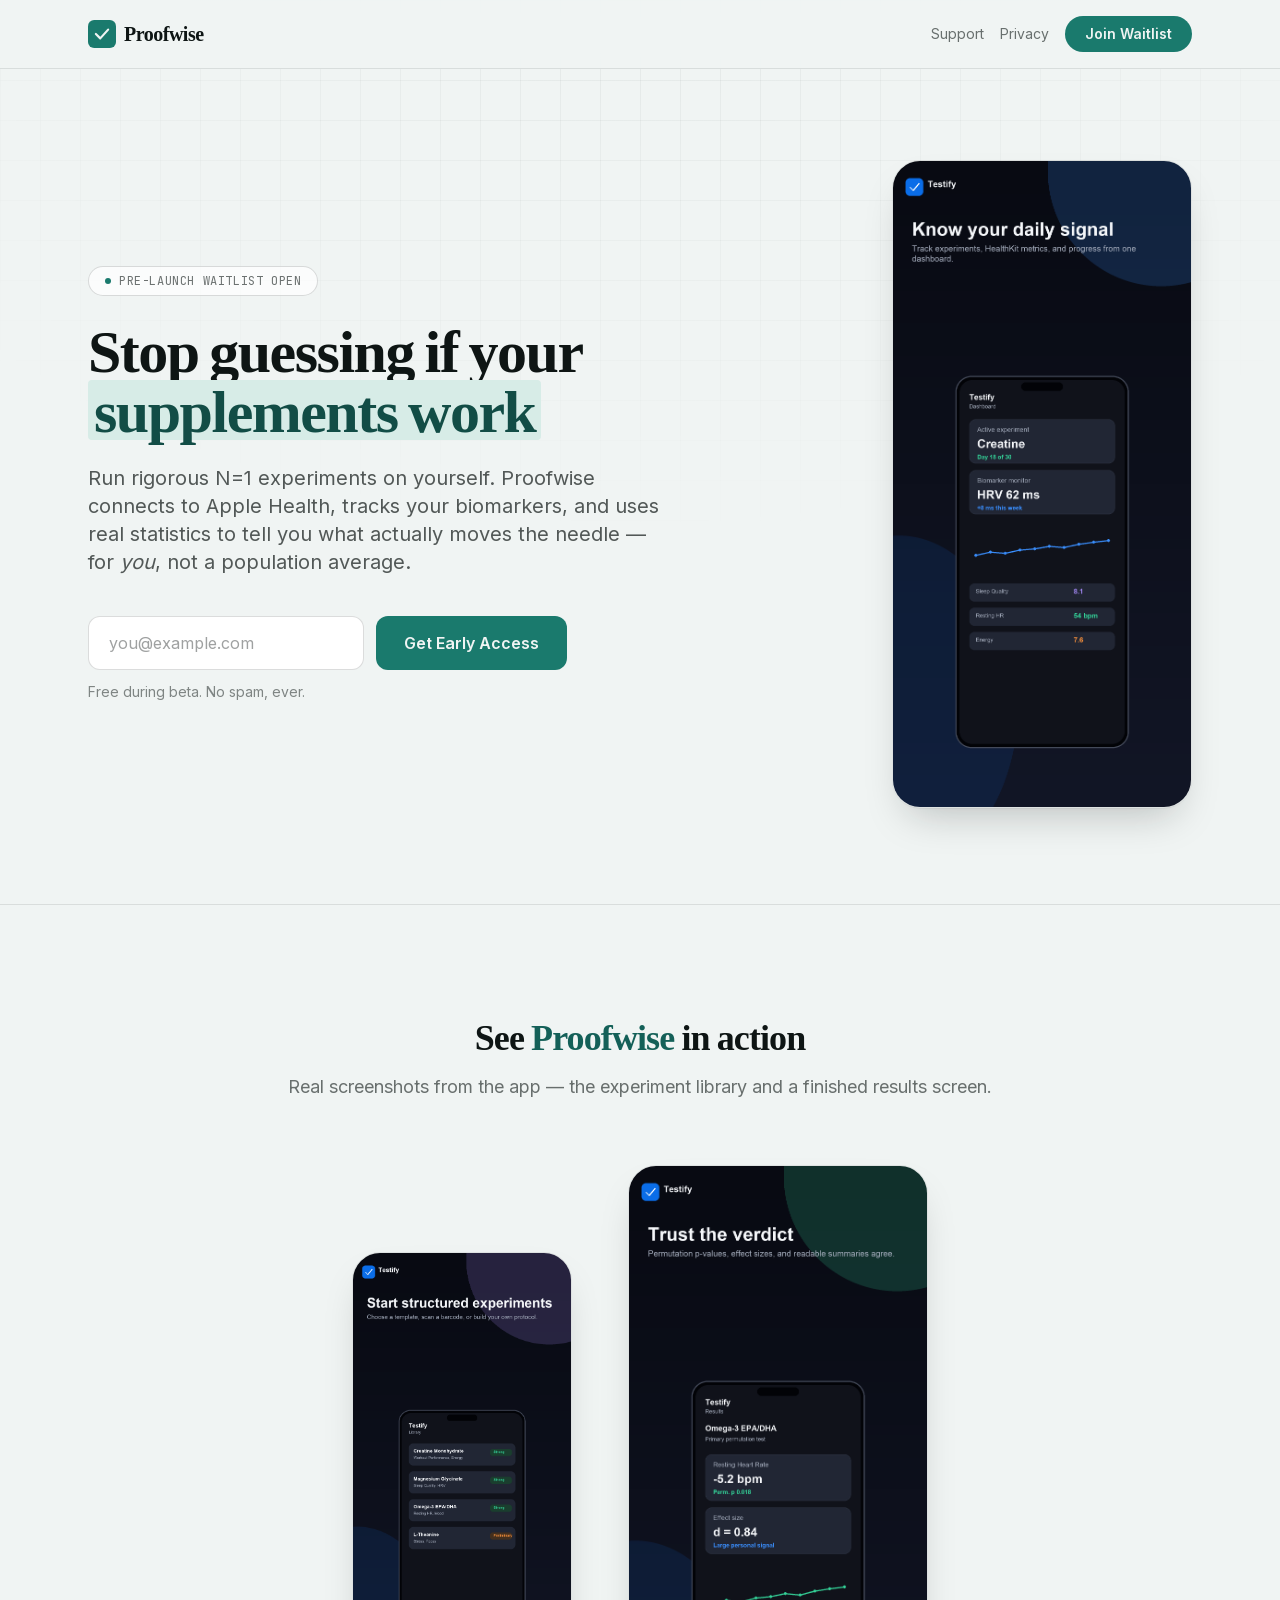
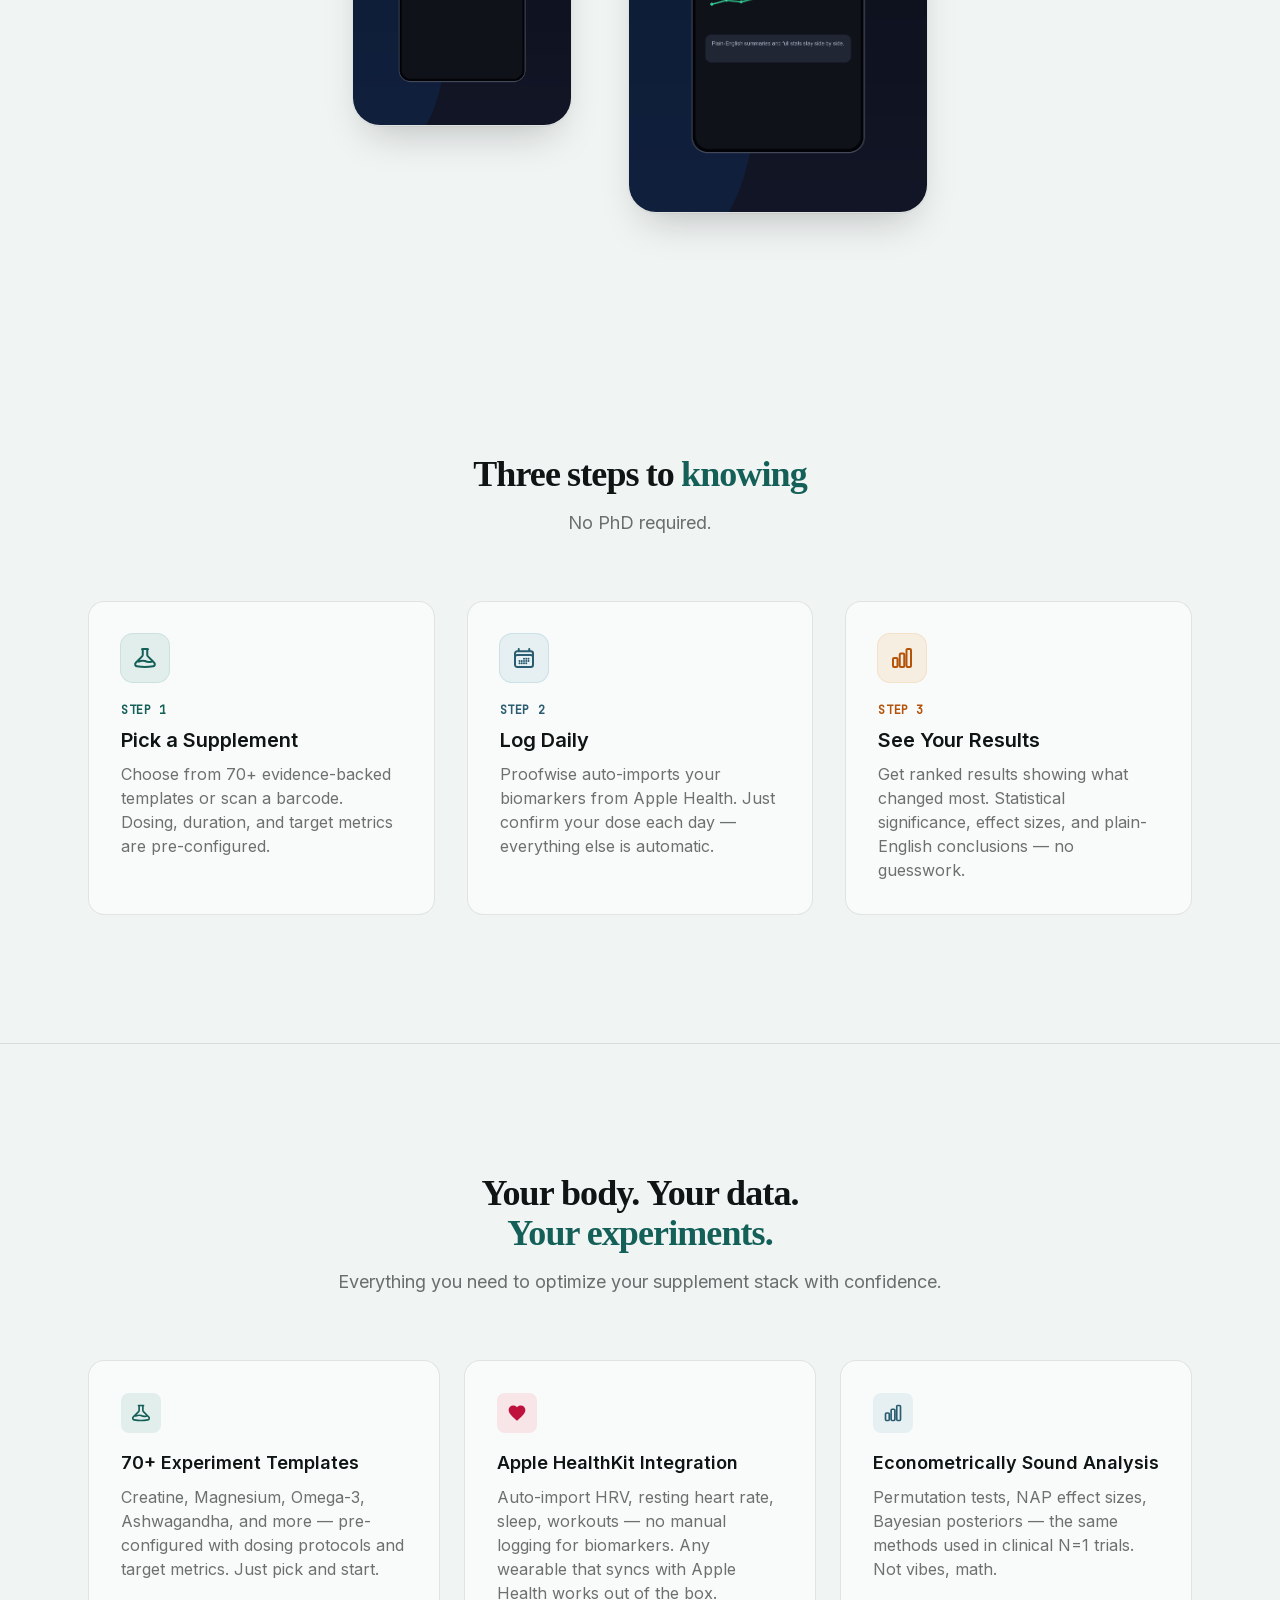
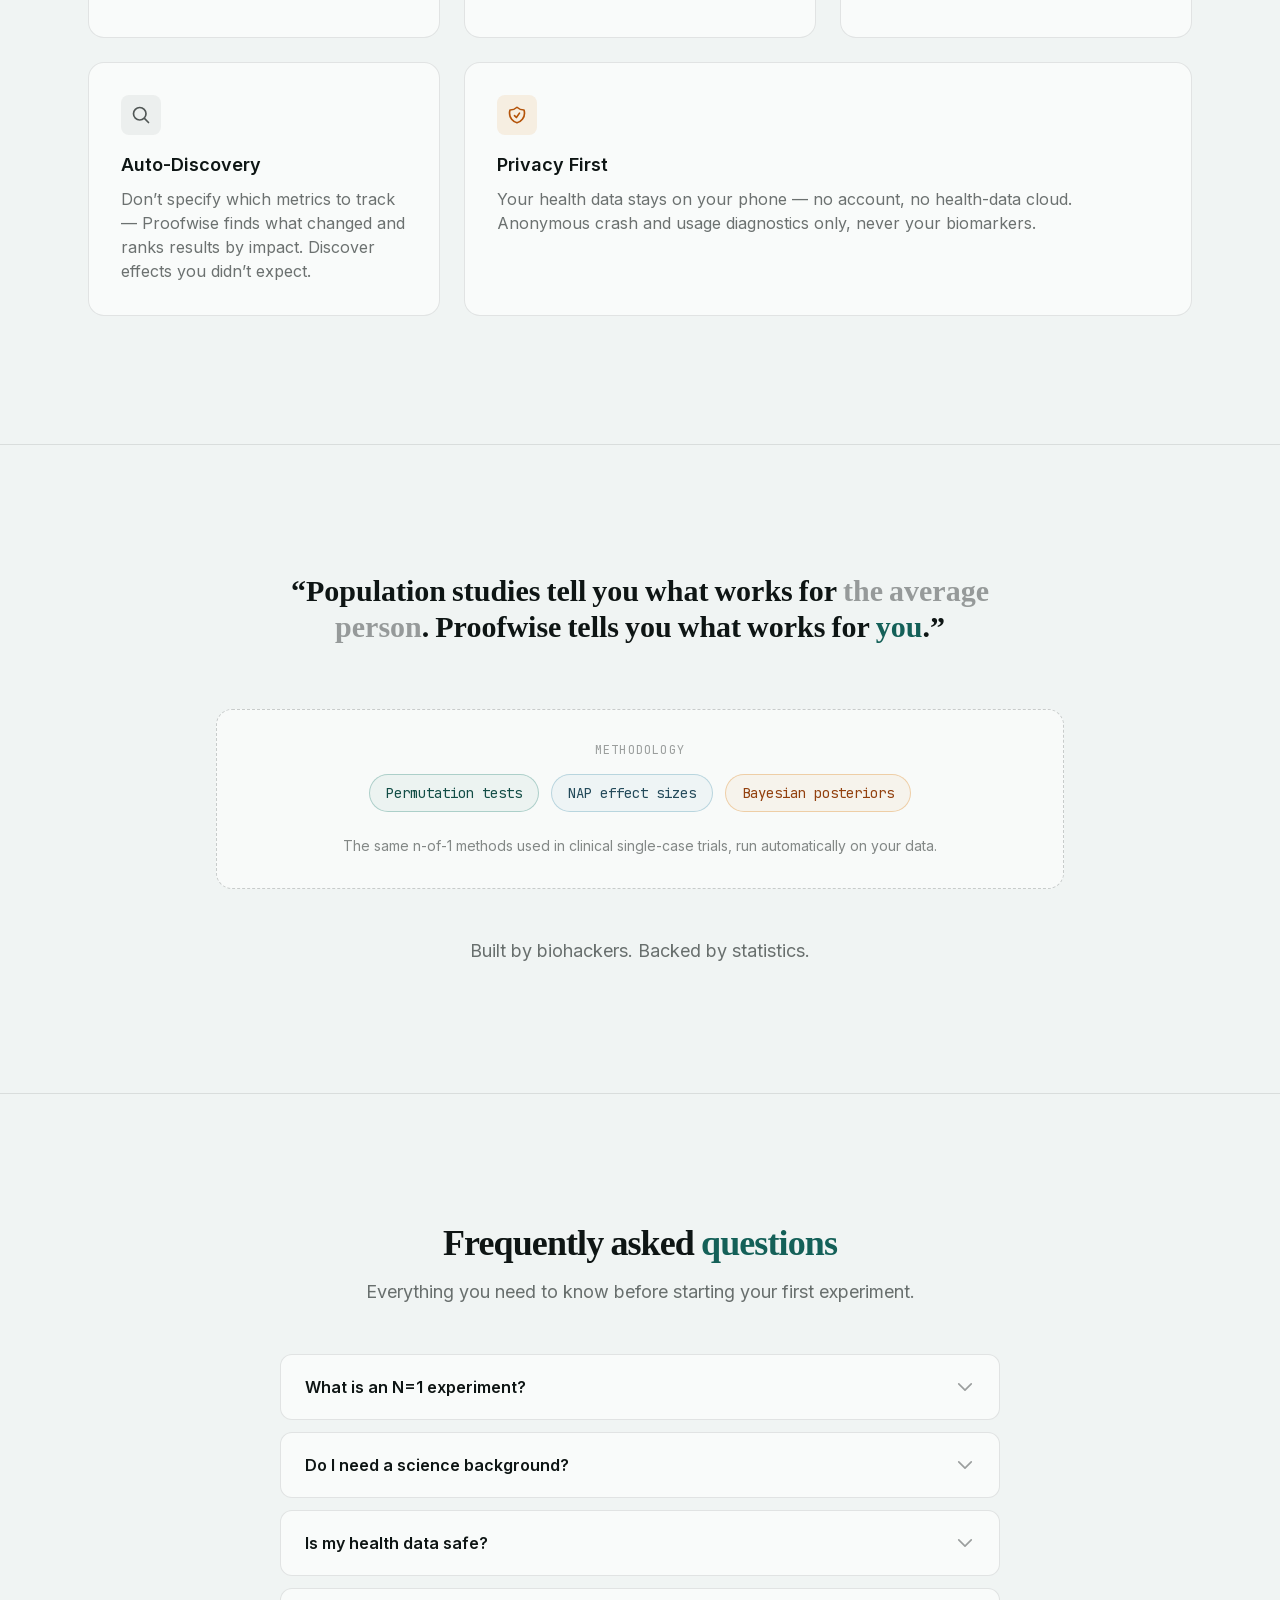
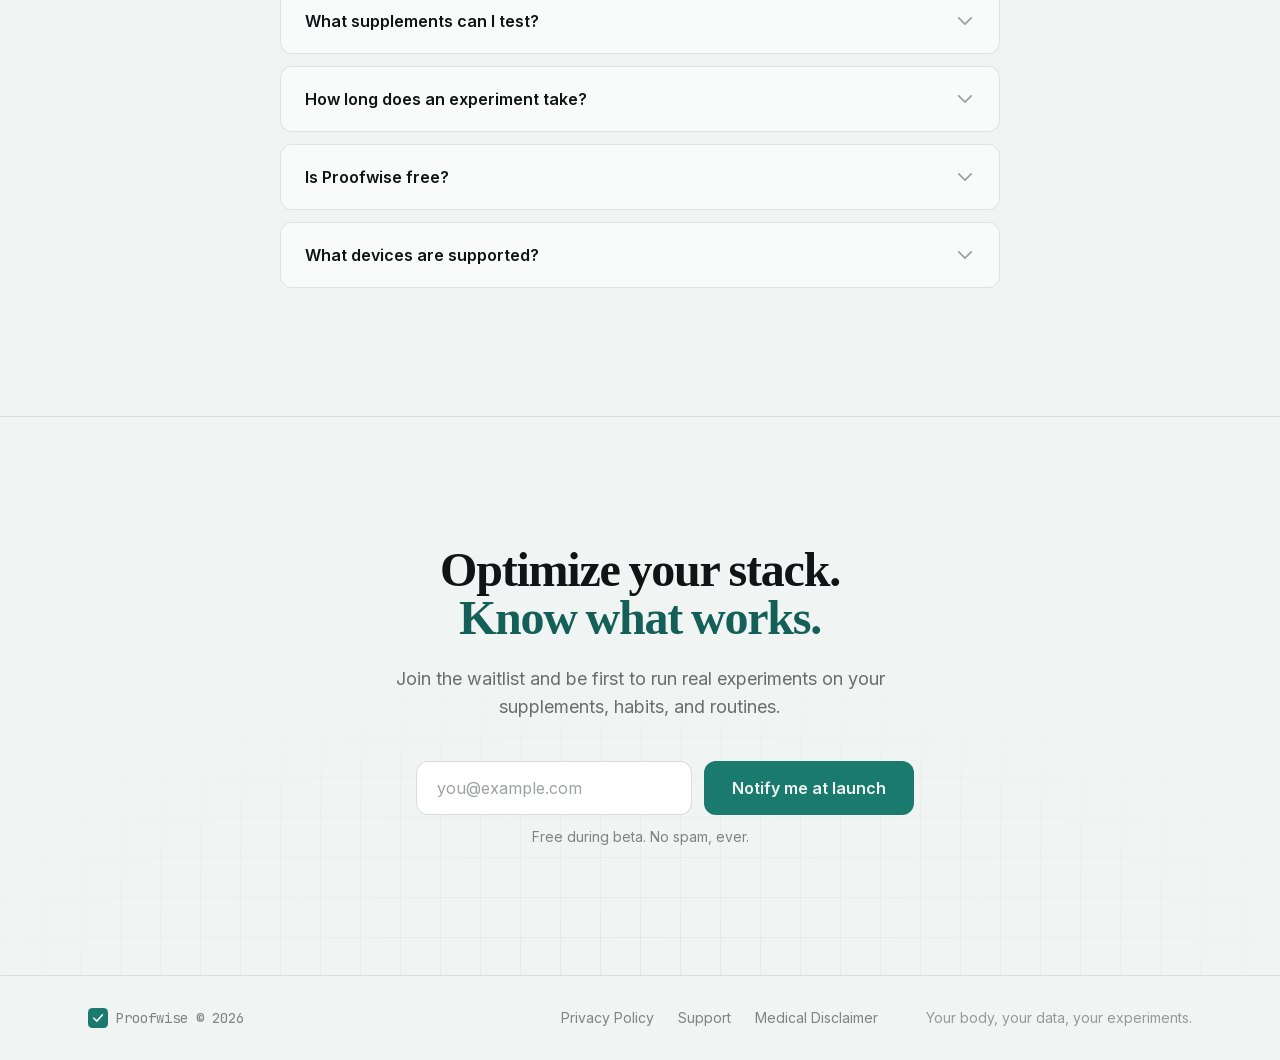
==== commit cc976257: "Update: fix stale refs (proofwise-app.github.io canonical, neutral contact, drop dead socials)" ====
--- a/index.html
+++ b/index.html
@@ -27,7 +27,7 @@
         font-display: swap;
         src: url("/fonts/jetbrains-mono-400.woff2") format("woff2");
       }
-    </style><link rel="canonical" href="https://proofwise-app.github.io/"><link rel="icon" type="image/svg+xml" href="/favicon.svg"><link rel="icon" type="image/png" sizes="32x32" href="/favicon-32.png"><link rel="apple-touch-icon" sizes="180x180" href="/apple-touch-icon.png"><title>Proofwise - Stop Guessing If Your Supplements Work</title><!-- JSON-LD Structured Data --><script type="application/ld+json">{"@context":"https://schema.org","@type":"SoftwareApplication","name":"Proofwise","description":"Run your own N=1 supplement experiments with statistical rigor. Track biomarkers, log interventions, and know what actually works for YOU.","url":"https://testify.ing","applicationCategory":"HealthApplication","operatingSystem":"iOS","offers":{"@type":"Offer","price":"0","priceCurrency":"USD","availability":"https://schema.org/PreOrder"},"image":"https://proofwise-app.github.io/og-image.png"}</script><link rel="stylesheet" href="/_astro/index.XkuJxlI-.css">
+    </style><link rel="canonical" href="https://proofwise-app.github.io/"><link rel="icon" type="image/svg+xml" href="/favicon.svg"><link rel="icon" type="image/png" sizes="32x32" href="/favicon-32.png"><link rel="apple-touch-icon" sizes="180x180" href="/apple-touch-icon.png"><title>Proofwise - Stop Guessing If Your Supplements Work</title><!-- JSON-LD Structured Data --><script type="application/ld+json">{"@context":"https://schema.org","@type":"SoftwareApplication","name":"Proofwise","description":"Run your own N=1 supplement experiments with statistical rigor. Track biomarkers, log interventions, and know what actually works for YOU.","url":"https://proofwise-app.github.io","applicationCategory":"HealthApplication","operatingSystem":"iOS","offers":{"@type":"Offer","price":"0","priceCurrency":"USD","availability":"https://schema.org/PreOrder"},"image":"https://proofwise-app.github.io/og-image.png"}</script><link rel="stylesheet" href="/_astro/index.XkuJxlI-.css">
 <style>.faq-item[data-astro-cid-j7pv25f6] summary[data-astro-cid-j7pv25f6]{list-style:none}.faq-item[data-astro-cid-j7pv25f6] summary[data-astro-cid-j7pv25f6]::-webkit-details-marker{display:none}.faq-item[data-astro-cid-j7pv25f6][open] .faq-chevron[data-astro-cid-j7pv25f6]{transform:rotate(180deg)}.device-shot[data-astro-cid-j7pv25f6]{position:relative;border-radius:1.75rem;overflow:hidden;box-shadow:0 1px #0e15140a,0 20px 40px -16px #0e151440;border:1px solid rgba(14,21,20,.08)}.device-shot-lg[data-astro-cid-j7pv25f6]{width:260px}.device-shot-sm[data-astro-cid-j7pv25f6]{width:190px}.device-shot-img[data-astro-cid-j7pv25f6]{display:block;width:100%;height:auto}@media(min-width:640px){.device-shot-lg[data-astro-cid-j7pv25f6]{width:300px}.device-shot-sm[data-astro-cid-j7pv25f6]{width:220px}}
 </style></head> <body class="bg-paper text-ink antialiased selection:bg-brand-600/20 selection:text-ink">   <nav class="fixed top-0 z-50 w-full border-b border-ink/10 bg-paper/90 backdrop-blur-xl" data-astro-cid-j7pv25f6> <div class="mx-auto flex max-w-6xl items-center justify-between px-6 py-4" data-astro-cid-j7pv25f6> <a href="/" class="flex items-center gap-2 font-display text-xl font-semibold tracking-tight text-ink" data-astro-cid-j7pv25f6> <svg class="h-7 w-7" viewBox="0 0 64 64" fill="none" xmlns="http://www.w3.org/2000/svg" data-astro-cid-j7pv25f6> <rect width="64" height="64" rx="14" fill="#1A7A6D" data-astro-cid-j7pv25f6></rect> <path d="M18 32 L28 42 L46 22" stroke="#F0F4F3" stroke-width="5" stroke-linecap="round" stroke-linejoin="round" data-astro-cid-j7pv25f6></path> </svg>
 Proofwise
@@ -109,7 +109,7 @@
 Join the waitlist and be first to run real experiments on your supplements, habits, and routines.
 </p> <form data-waitlist-form action="https://formspree.io/f/xwpkjbnq" method="POST" class="mx-auto mt-10 flex max-w-md flex-col gap-3 sm:flex-row" data-astro-cid-j7pv25f6> <input type="email" name="email" required placeholder="you@example.com" class="flex-1 rounded-xl border border-ink/15 bg-white px-5 py-3.5 text-ink placeholder-ink/40 outline-none transition focus:border-brand-600 focus:ring-2 focus:ring-brand-600/20" data-astro-cid-j7pv25f6> <button type="submit" class="inline-flex items-center justify-center gap-2 whitespace-nowrap rounded-xl bg-brand-600 px-7 py-3.5 font-semibold text-paper transition hover:bg-brand-700 active:scale-[0.98] disabled:opacity-60 disabled:cursor-not-allowed" data-astro-cid-j7pv25f6> <svg class="hidden h-4 w-4 animate-spin" data-spinner viewBox="0 0 24 24" fill="none" data-astro-cid-j7pv25f6> <circle class="opacity-25" cx="12" cy="12" r="10" stroke="currentColor" stroke-width="4" data-astro-cid-j7pv25f6></circle> <path class="opacity-75" fill="currentColor" d="M4 12a8 8 0 018-8V0C5.373 0 0 5.373 0 12h4z" data-astro-cid-j7pv25f6></path> </svg> <span data-label data-astro-cid-j7pv25f6>Notify me at launch</span> </button> </form> <div data-form-feedback class="mx-auto mt-3 max-w-md" data-astro-cid-j7pv25f6> <p data-success class="hidden text-sm font-medium text-brand-700 text-center" data-astro-cid-j7pv25f6>You're on the list! We'll email you when Proofwise launches.</p> <p data-error class="hidden text-sm font-medium text-red-700 text-center" data-astro-cid-j7pv25f6>Something went wrong — please try again.</p> <p data-default class="text-sm text-ink/50 text-center" data-astro-cid-j7pv25f6>Free during beta. No spam, ever.</p> </div> </div> </section>  <footer class="border-t border-ink/10 py-8" data-astro-cid-j7pv25f6> <div class="mx-auto max-w-6xl px-6 flex flex-col items-center justify-between gap-4 sm:flex-row" data-astro-cid-j7pv25f6> <div class="flex items-center gap-2 font-mono text-sm text-ink/50" data-astro-cid-j7pv25f6> <svg class="h-5 w-5" viewBox="0 0 64 64" fill="none" xmlns="http://www.w3.org/2000/svg" data-astro-cid-j7pv25f6> <rect width="64" height="64" rx="14" fill="#1A7A6D" data-astro-cid-j7pv25f6></rect> <path d="M18 32 L28 42 L46 22" stroke="#F0F4F3" stroke-width="5" stroke-linecap="round" stroke-linejoin="round" data-astro-cid-j7pv25f6></path> </svg>
 Proofwise &copy; 2026
-</div> <div class="flex items-center gap-6" data-astro-cid-j7pv25f6> <a href="/privacy/" class="text-sm text-ink/50 hover:text-ink transition" data-astro-cid-j7pv25f6>Privacy Policy</a> <a href="/support/" class="text-sm text-ink/50 hover:text-ink transition" data-astro-cid-j7pv25f6>Support</a> <a href="/privacy/#medical-disclaimer" class="text-sm text-ink/50 hover:text-ink transition" data-astro-cid-j7pv25f6>Medical Disclaimer</a> <div class="flex items-center gap-4" data-astro-cid-j7pv25f6> <a href="https://x.com/testaboratory" target="_blank" rel="noopener noreferrer" class="text-ink/50 hover:text-ink transition" aria-label="Follow us on X" data-astro-cid-j7pv25f6> <svg class="h-5 w-5" viewBox="0 0 24 24" fill="currentColor" aria-hidden="true" data-astro-cid-j7pv25f6> <path d="M18.244 2.25h3.308l-7.227 8.26 8.502 11.24H16.17l-5.214-6.817L4.99 21.75H1.68l7.73-8.835L1.254 2.25H8.08l4.713 6.231zm-1.161 17.52h1.833L7.084 4.126H5.117z" data-astro-cid-j7pv25f6></path> </svg> </a> <a href="https://github.com/testaboratory" target="_blank" rel="noopener noreferrer" class="text-ink/50 hover:text-ink transition" aria-label="View on GitHub" data-astro-cid-j7pv25f6> <svg class="h-5 w-5" viewBox="0 0 24 24" fill="currentColor" aria-hidden="true" data-astro-cid-j7pv25f6> <path d="M12 2C6.477 2 2 6.484 2 12.017c0 4.425 2.865 8.18 6.839 9.504.5.092.682-.217.682-.483 0-.237-.008-.868-.013-1.703-2.782.605-3.369-1.343-3.369-1.343-.454-1.158-1.11-1.466-1.11-1.466-.908-.62.069-.608.069-.608 1.003.07 1.531 1.032 1.531 1.032.892 1.53 2.341 1.088 2.91.832.092-.647.35-1.088.636-1.338-2.22-.253-4.555-1.113-4.555-4.951 0-1.093.39-1.988 1.029-2.688-.103-.253-.446-1.272.098-2.65 0 0 .84-.27 2.75 1.026A9.564 9.564 0 0112 6.844c.85.004 1.705.115 2.504.337 1.909-1.296 2.747-1.027 2.747-1.027.546 1.379.202 2.398.1 2.651.64.7 1.028 1.595 1.028 2.688 0 3.848-2.339 4.695-4.566 4.943.359.309.678.92.678 1.855 0 1.338-.012 2.419-.012 2.747 0 .268.18.58.688.482A10.019 10.019 0 0022 12.017C22 6.484 17.522 2 12 2z" data-astro-cid-j7pv25f6></path> </svg> </a> </div> <span class="text-sm text-ink/40" data-astro-cid-j7pv25f6>Your body, your data, your experiments.</span> </div> </div> </footer> <script>
+</div> <div class="flex items-center gap-6" data-astro-cid-j7pv25f6> <a href="/privacy/" class="text-sm text-ink/50 hover:text-ink transition" data-astro-cid-j7pv25f6>Privacy Policy</a> <a href="/support/" class="text-sm text-ink/50 hover:text-ink transition" data-astro-cid-j7pv25f6>Support</a> <a href="/privacy/#medical-disclaimer" class="text-sm text-ink/50 hover:text-ink transition" data-astro-cid-j7pv25f6>Medical Disclaimer</a> <div class="flex items-center gap-4" data-astro-cid-j7pv25f6></div> <span class="text-sm text-ink/40" data-astro-cid-j7pv25f6>Your body, your data, your experiments.</span> </div> </div> </footer> <script>
     // Progressive enhancement for the waitlist forms: intercept submit, POST to
     // Formspree via fetch() so users get inline feedback instead of navigating
     // off-site. Falls back to a normal form POST if JS fails for any reason.
